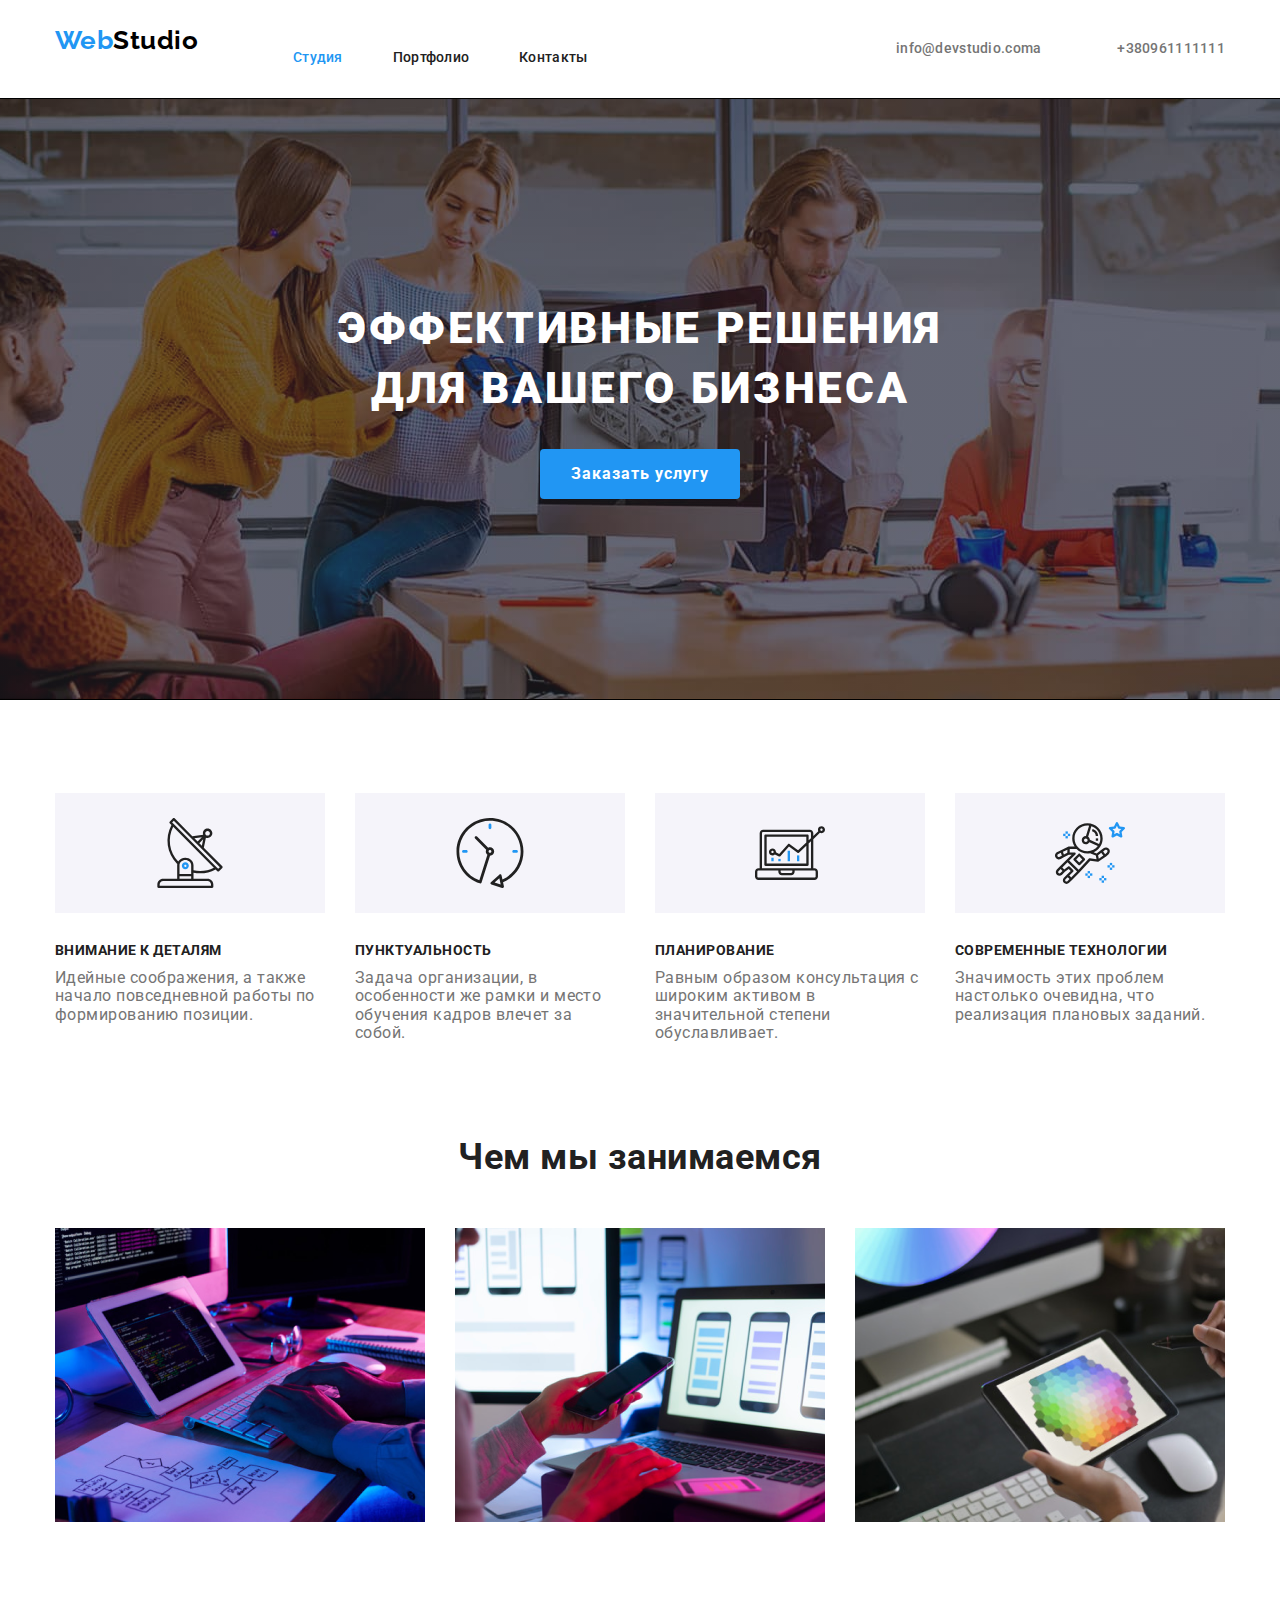
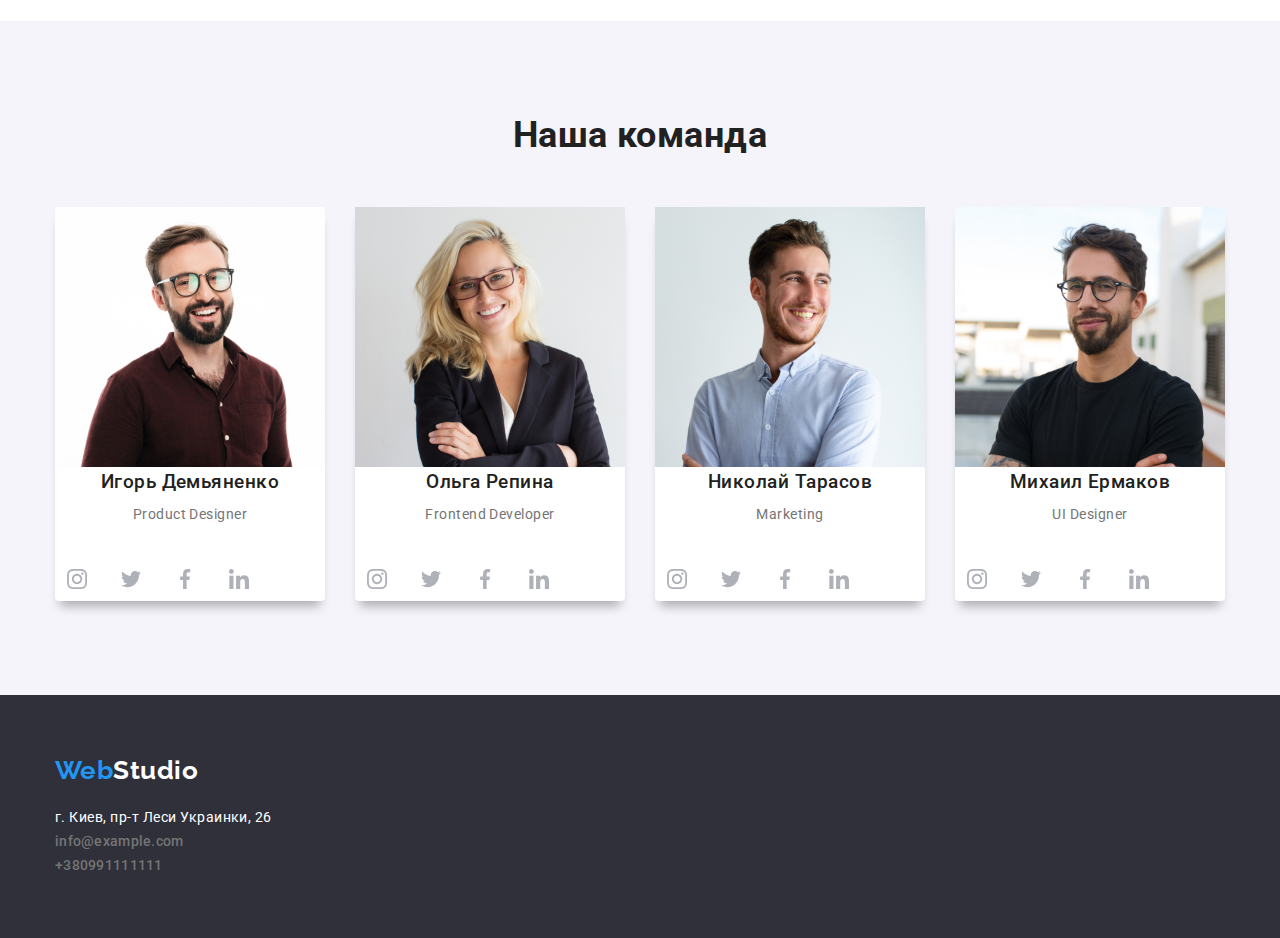
==== index.html @ 7f617d52 "вставляет соц сети" ====
<!DOCTYPE html>
<html lang="ru">

<head>
    <meta charset="UTF-8">
    <meta http-equiv="X-UA-Compatible" content="IE=edge">
    <meta name="viewport" content="width=device-width, initial-scale=1.0">
    <title>Document</title>
    <link href="https://fonts.googleapis.com/css2?family=Raleway:wght@700&family=Roboto:wght@400;500;700;900&display=swap"
      rel="stylesheet">

    <link rel="stylesheet" href="https://cdnjs.cloudflare.com/ajax/libs/modern-normalize/0.2.0/modern-normalize.min.css">
    <link rel="preconnect" href="https://fonts.gstatic.com">
    <link rel="stylesheet" href="css/styles.css">
</head>

<body>
    <!--Шапка сайта-->
  <header class="page-header">
    <div class="container header">
    <nav class="list">
      <a class="logo" href="./index.html">Web<span class="logo-studio-black">Studio</span></a>
        <ul class="list-nav flex">
          <li class="item-nav"><a class="current" href="./portfolio.html">Студия</a></li>
          <li class="item-nav"><a href="./portfolio.html" class="link">Портфолио</a></li>
          <li class="item-nav"><a href="" class="link">Контакты</a></li>
        </ul>
      </nav>
        <ul class="contact-nav flex">
          <li class="item-nav">
            <a  href="mailto:info@devstudio.coma" class="link-list">info@devstudio.coma</a>
          </li>
          <li class="item-nav">
            <a  href="tel:+380961111111" class="link-list">+380961111111</a>
          </li>
        </ul>
    </div>
  </header>
    <!--Первая секция. Эффективные решения-->
  <main>
    <section class="section">
      <div class="container">
      <h1 class="section-hero">Эффективные решения <br />для вашего бизнеса</h1>
				<button class="section-button" type="button" >Заказать услугу</button>
      </div>
    </section>
    <!--Вторая секция. Наши особености-->
    <section class="main-section">    
      <div class="container">
            <h2 class="visually-hidden">Наши особености</h2>
        <ul class="main-list">
          <li class="item icon-antenna">
            <h3 class="main-title">Внимание к деталям</h3>
              <p class="main-text">
                Идейные соображения, а также начало повседневной работы по формированию позиции.
              </p>
          </li>
          <li class="item icon-clock">
            <h3 class="main-title">Пунктуальность</h3>
              <p class="main-text">
                Задача организации, в особенности же рамки и место обучения кадров влечет за собой.
              </p>
          </li>
          <li class="item icon-diagram">
            <h3 class="main-title">Планирование</h3>
              <p class="main-text">
                Равным образом консультация с широким активом в значительной степени обуславливает.
              </p>
          </li>
          <li class="item icon-astronaut">
            <h3 class="main-title">Современные технологии</h3>
              <p class="main-text">
                Значимость этих проблем настолько очевидна, что реализация плановых заданий.
              </p>
          </li>
        </ul>
      </div>
    </section>
        <!--Третья секция. Чем мы занимаемся-->
    <section class="what-we-do">
      <div class="container">
      <h2 class="title-command">Чем мы занимаемся</h2>
        <ul>
          <li class="link-gadget">
            <img src="imeges/box.1.png" alt="man working" width="370">
          </li>
          <li class="link-gadget">
            <img src="imeges/box.2.png" alt="telephone in hand" width="370">
          </li>
            <li class="link-gadget">
          	<img src="imeges/box.3.png" alt="draw in a gadget" width="370">
            </li>
        </ul>
      </div>
    </section>
      <!--Четвёртая секция. Наша команда-->
    <section class="section-command">
      <div class="container">
      <h2  class="title-command">Наша команда</h2>
				<ul class="ul-command">
						<li class="link-command">
          		<img class="img-command"src="imeges/img.jpg" alt="Designer" width="270">
							<div class="command-box">
              <h3 class="title-name">Игорь Демьяненко</h3>
              <p class="list-name">Product Designer</p>
              <ul class="list icon-social">
                <li class="icon-social-item">
                  <a href="" class="icon-social-link" target="_blank" rel="noopener noreferrer">
                    <svg class="icon">
                      <use href="./imeges/sprite.svg#icon-instagram"></use>
                    </svg>
                  </a>
                </li>
                <li class="icon-social-item">
                  <a href="" class="icon-social-link" target="_blank" rel="noopener noreferrer">
                    <svg class="icon">
                      <use href="./imeges/sprite.svg#icon-twitter"></use>
                    </svg>
                  </a>
                </li>
                <li class="icon-social-item">
                  <a href="" class="icon-social-link" target="_blank" rel="noopener noreferrer">
                    <svg class="icon">
                      <use href="./imeges/sprite.svg#icon-facebook"></use>
                    </svg>
                  </a>
                </li>
                <li class="icon-social-item">
                  <a href="" class="icon-social-link" target="_blank" rel="noopener noreferrer">
                    <svg class="icon">
                      <use href="./imeges/sprite.svg#icon-linkedin"></use>
                    </svg>
                  </a>
                </li>
              </ul>
            </div>
						</li>
						<li class="link-command">
              <img class="img-command"src="imeges/img(1).jpg" alt="Frontend" width="270">
              <div class="command-box">
              <h3 class="title-name">Ольга Репина</h3>
              <p class="list-name">Frontend Developer</p>
              <ul class="list icon-social">
                <li class="icon-social-item">
                  <a href="" class="icon-social-link" target="_blank" rel="noopener noreferrer">
                    <svg class="icon">
                      <use href="./imeges/sprite.svg#icon-instagram"></use>
                    </svg>
                  </a>
                </li>
                <li class="icon-social-item">
                  <a href="" class="icon-social-link" target="_blank" rel="noopener noreferrer">
                    <svg class="icon">
                      <use href="./imeges/sprite.svg#icon-twitter"></use>
                    </svg>
                  </a>
                </li>
                <li class="icon-social-item">
                  <a href="" class="icon-social-link" target="_blank" rel="noopener noreferrer">
                    <svg class="icon">
                      <use href="./imeges/sprite.svg#icon-facebook"></use>
                    </svg>
                  </a>
                </li>
                <li class="icon-social-item">
                  <a href="" class="icon-social-link" target="_blank" rel="noopener noreferrer">
                    <svg class="icon">
                      <use href="./imeges/sprite.svg#icon-linkedin"></use>
                    </svg>
                  </a>
                </li>
              </ul>
              </div>
						</li>
						<li class="link-command">
              <img class="img-command"src="imeges/img(2).jpg" alt="Marketing" width="270">
              <div class="command-box">
              <h3 class="title-name">Николай Тарасов</h3>
              <p class="list-name">Marketing</p>
              <ul class="list icon-social">
                <li class="icon-social-item">
                  <a href="" class="icon-social-link" target="_blank" rel="noopener noreferrer">
                    <svg class="icon">
                      <use href="./imeges/sprite.svg#icon-instagram"></use>
                    </svg>
                  </a>
                </li>
                <li class="icon-social-item">
                  <a href="" class="icon-social-link" target="_blank" rel="noopener noreferrer">
                    <svg class="icon">
                      <use href="./imeges/sprite.svg#icon-twitter"></use>
                    </svg>
                  </a>
                </li>
                <li class="icon-social-item">
                  <a href="" class="icon-social-link" target="_blank" rel="noopener noreferrer">
                    <svg class="icon">
                      <use href="./imeges/sprite.svg#icon-facebook"></use>
                    </svg>
                  </a>
                </li>
                <li class="icon-social-item">
                  <a href="" class="icon-social-link" target="_blank" rel="noopener noreferrer">
                    <svg class="icon">
                      <use href="./imeges/sprite.svg#icon-linkedin"></use>
                    </svg>
                  </a>
                </li>
              </ul>

              </div>
						</li>
						<li class="link-command">
              <img class="img-command"src="imeges/img(3).jpg" alt="Designer" width="270">
              <div class="command-box">
              <h3 class="title-name">Михаил Ермаков</h3>
              <p class="list-name">UI Designer</p>
              <ul class="list icon-social">
                <li class="icon-social-item">
                  <a href="" class="icon-social-link" target="_blank" rel="noopener noreferrer">
                    <svg class="icon">
                      <use href="./imeges/sprite.svg#icon-instagram"></use>
                    </svg>
                  </a>
                </li>
                <li class="icon-social-item">
                  <a href="" class="icon-social-link" target="_blank" rel="noopener noreferrer">
                    <svg class="icon">
                      <use href="./imeges/sprite.svg#icon-twitter"></use>
                    </svg>
                  </a>
                </li>
                <li class="icon-social-item">
                  <a href="" class="icon-social-link" target="_blank" rel="noopener noreferrer">
                    <svg class="icon">
                      <use href="./imeges/sprite.svg#icon-facebook"></use>
                    </svg>
                  </a>
                </li>
                <li class="icon-social-item">
                  <a href="" class="icon-social-link" target="_blank" rel="noopener noreferrer">
                    <svg class="icon">
                      <use href="./imeges/sprite.svg#icon-linkedin"></use>
                    </svg>
                  </a>
                </li>
              </ul>
              </div>
						</li>
				</ul>
      </div>
    </section>
    </main>
    <!--Футер адресс-->
    <footer class="footer-color">
      <div class="container footer-list">
      <a class="logo" href="./index.html" >Web<span class="logo-studio-white">Studio</span></a>
        <div class="addres-footer">
        <address class="contact-nav-color">
          <p class="address-nav">г. Киев, пр-т Леси Украинки, 26</p>
          <ul class="contact-nav footer">
            <li class="link-footer"><a href="mailto:info@example.com">info@example.com</a></li>
            <li class="link-footer"><a href="tel:+380991111111">+380991111111</a></li>
          </ul>
        </address>
        </div>
      </div>
    </footer>
</body>

</html>
---- css/styles.css ----
:root {
  --main-text-color: #757575;
  --title-color: #212121;
  --bg-color: #ffffff;
  --accent-link-color: #2196f3;
  --bg-color-section: #2f303a;
  --button-color: #f5f4fa;
  --bg-adress-color: rgba(255, 255, 255, 0.6);
  --logo-header-color: #000;
  --icon-color: #AFB1B8;

}



body {
  font-family: "Roboto", sans-serif;
  font-style: normal;
  letter-spacing: 0.03em;
  font-size: 16px;
  font-weight: 400;
  background-color: var(--bg-color);
}

h1,
h2,
h3,
h4,
h5,
h6,
p
 {
  margin-top: 0%;
  margin-bottom: 0%;
}


ul {
  display: flex;
  padding: 0%;
  margin: 0%;
  list-style: none;
}
/* header */

/* logo */ 

.logo  {
  font-family: Raleway;
  font-style: normal;
  font-weight: 700;
  font-size: 26px;
  line-height: 1.19;
  text-decoration: none;
  color: var(--accent-link-color);
}

.list .logo  {
  width: 145px;
  padding-top: 25px;
  padding-bottom: 25px;
  margin-right: 93px;
}

.logo-studio-black {
  color: var(--logo-header-color);
}

.logo-studio-white {
  color: var(--bg-color);
}

.container {
  width: 1200px;
  margin-left:  auto;
  margin-right: auto;
  padding: 0 15px;
}

.header {
  border-bottom: 1px solid #ececec;
}

.page-header .container  {
  display: flex;
  align-items: center;
}

.list {
  display: flex;
}

.main-list {
  display: flex;
  flex-wrap: nowrap;
  
}

.main-list .item {
  width: 270px;
  margin-right: 30px;
}

.item::before {
  display: block;
  content:"";
  height: 120px;
  margin-bottom: 30px;
  background-size: 70px;
  background-repeat: no-repeat;
  background-position: center;
  background-color: #F5F4FA;
}

.main-list .item:last-child {
  margin-right: 0%;
}

.icon-antenna::before{
  background-image: url(../imeges/antenna\ 1.svg);
}

.icon-clock::before{
  background-image: url(../imeges/clock\ 1.svg);
}

.icon-diagram::before{
  background-image: url(../imeges/diagram\ 1.svg);
}

.icon-astronaut::before{
  background-image: url(../imeges/astronaut\ 1.svg);
}

.main-text {
  display: inline-block;
  width: 270px;
}

.contact-nav a {
  font-weight: 500;
  font-size: 14px;
  line-height: 1.14;
  letter-spacing: 0.02em;
  text-decoration-line: none;
  color: var(--main-text-color);
}

.contact-nav .item-nav {
  display: inline-flex;
  
  padding-top: 32px;
  padding-bottom: 32px;
}

.item-nav::before {
  width: 16px;
  height: 12px;
  content: "";
  background-image: url();
  margin-right: 10px;
}



.contact-nav.flex {
  display: flex;
  margin-left: auto;
}

.contact-nav .item-nav +.item-nav {
  margin-left: 50px;
}

.list-nav a {
  display: block;
  padding-top: 32px;
  padding-bottom: 32px;

  font-weight: 500;
  font-size: 14px;
  line-height: 1.14;
  letter-spacing: 0.02em;
  text-decoration-line: none;
  color: var(--title-color);
}


.list-nav {
  display: flex;
  max-width: 100%;
}

.list-nav .item-nav +.item-nav {
  margin-left: 50px;
} 


.visually-hidden {
  position: absolute !important;
  clip: rect(1px 1px 1px 1px);
  clip: rect(1px, 1px, 1px, 1px);
  padding: 0 !important;
  border: 0 !important;
  height: 1px !important;
  width: 1px !important;
  overflow: hidden;
}

.list-nav a:hover,
.list-nav a:focus {
  color: var(--accent-link-color);
}

.contact-nav :hover,
.contact-nav :focus {
  color: var(--accent-link-color);
}

.item-button button:hover,
.item-button button:focus {
  color: var(--bg-color);
  background-color: var(--accent-link-color);
}

.list-nav .current {
  color: var(--accent-link-color);
}

/* main section */
.section {
  padding-top: 200px;
  padding-bottom: 200px;
 
  text-align: center;

  background-image: linear-gradient(
    to right,
    rgba(47, 48, 58, 0.4),
    rgba(47, 48, 58, 0.4)
    ),  
    url("../imeges/Img\ \(hero\).jpg");
  background-position: center;
  background-size: cover;
  outline: 1px solid black;
  background-color: var(--bg-color-section);
  color: var(--bg-color);
}

.section-hero {
  display: inline-block;
  width: 696px;
  margin-bottom: 30px;
  font-weight: 900;
  font-size: 44px;
  line-height: 1.36;
  
  letter-spacing: 0.06em;
  text-transform: uppercase;
}

.section-button {
  display: block;
  border: 1px solid transparent;
  width: 200px;
  height: 50px;
  text-align: center;
  margin-left: auto;
  margin-right: auto;
  font-weight: 700;
  line-height: 1.87;
  letter-spacing: 0.06em;
  border-radius: 4px;
  color: var(--bg-color);
  background: var(--accent-link-color);
}


.main-section {
  padding-top: 94px;
  padding-bottom: 94px;
  padding-right: 15px;
  padding-left: 15px;
  color: var(--main-text-color);

} 

.what-we-do {
  padding-bottom: 94px;
}



.section-command {
  padding-top: 94px;
  padding-bottom: 94px;
  background-color: var(--button-color);
}

.title-command {
  font-weight: 700;
  font-size: 36px;
  line-height: 1.166;
  text-align: center;
  margin-bottom: 50px;
  color: var(--title-color);
}


.link-gadget {
  width: 370px;
  margin-right: 30px;
}

.link-gadget:last-child {
  margin-right: 0%;
}

.link-command {
  width: 270px;
  margin-right: 30px;
  border-radius: 4px;
  box-shadow: 0 10px 10px -5px 
  rgba(0,0,0,0.3);

  background-color: var(--bg-color);
}

.link-command:last-child {
  margin-right: 0%;
}
.icon-social {
   display: inline-flex;
}

.icon-social .icon {
  width: 20px;
  height: 20px;
  fill: var(--icon-color);

}

.icon-social-item + .icon-social-item {
  margin-left: 10px;
}

.icon-social-link {
  display: flex;
  justify-content: center;
  align-items: center;
  width: 44px;
  height: 44px;
  border-radius: 50%;
  background-color: var(--bg-color);

}

.icon-social-link:hover,
.icon-social-link:focus {
  fill: #ffffff;
  background-color: #2196F3;
}

.

.command-box {
  padding: 30px 32px;
}

.main-title {
  margin-bottom: 10px;

  font-weight: 700;
  font-size: 14px;
  line-height: 1.14;

  text-transform: uppercase;
  color: var(--title-color);

}
.main-text {
  margin-top: 0%;
} 
 .main-text:last-child {
   margin-bottom: 0%;
 }

.title-name {
  font-weight: 500;
  line-height: 1.187;
  margin-bottom: 10px;
  text-align: center;
  color: var(--title-color);
}

.item-name {
  font-weight: 700;
  font-size: 18px;
  line-height: 2;
  letter-spacing: 0.06em;
  color: var(--title-color);
}

.list-name {
  font-size: 14px;
  line-height: 1.71;
  margin-bottom: 30px;
  text-align: center;
  color: var(--main-text-color);
}

.item-name > p {
  line-height: 1.87;
  color: var(--main-text-color);
}

/* button  */
.sektion-button [type="button"] {
  font-weight: 700;
  line-height: 1.87;
  display: flex;
  align-items: center;
  text-align: center;
  letter-spacing: 0.06em;
  text-decoration-line: none;
  color: var(--title-color);
  background-color: var(--button-color);
}

button {
  cursor: pointer;
  padding: 6px 22px;
  border: none;
}

.list-button .item-button {
  display: inline-block;
  font-weight: 500;
  line-height: 1.62;
  text-align: center;
  
  color: var(--title-color);
  background-color: var(--button-color);
}


.item-button {
  display: flex;
  margin-right: 8px;
  margin-bottom: 50px;
  border-radius: 6px;
  box-shadow: 0 10px 10px -5px rgb(0 0 0 / 30%);
  border: 1px solid transparent;

}

.list-button {
  width: 1200px;
  justify-content: center;
  padding: 0 15px;
}



.button:hover,
.button:focus {
  color: var(--button-color);
  background-color: var(--accent-link-color);
  
}

.button:active {
  color: var(--button-color);
  background-color: var(--accent-link-color);
  
}
/*footer*/

.footer-color {
  padding-top: 60px;
  padding-bottom: 60px;
  background-color: var(--bg-color-section);
  
}


.footer-list .logo {
  display: block;
  width: 145px;
  margin-bottom: 20px;
}

.contact-nav-color  {
  font-size: 14px;
  line-height: 1.71;
  font-style: normal;
  color: var(--bg-color);
}

.addres-footer {
  width: 231px;
  display: block;

}


.footer-list .footer {
  display: block;
  flex-direction: column;

  color: var(--bg-adress-color)
}

.footer-list {
  display: block;
  
}

/* PORTFOLIO */

.main-portfolio {
  width: 1200px;
  padding-top: 94px;
  padding-bottom: 94px;
  margin-left: auto;
  margin-right: auto;
}


.list-portfolio {
  width: 1200px;
  padding: 0 15px;
  display: flex;
  flex-wrap: wrap;
  
}

.item-portfolio {
  width: 370px;
  margin-right: 30px;
  margin-bottom: 30px;
  border: 1px solid #eee;
}

.item-portfolio:last-child {
  margin-right: 0%;
}

.item-portfolio:nth-child(3n) {
  margin-right: 0%;
}

.item-portfolio:nth-last-child(-n + 3)
{
  margin-bottom: 0%;
}

.menu-project {
  width: 370px;
  padding: 20px 24px;
}
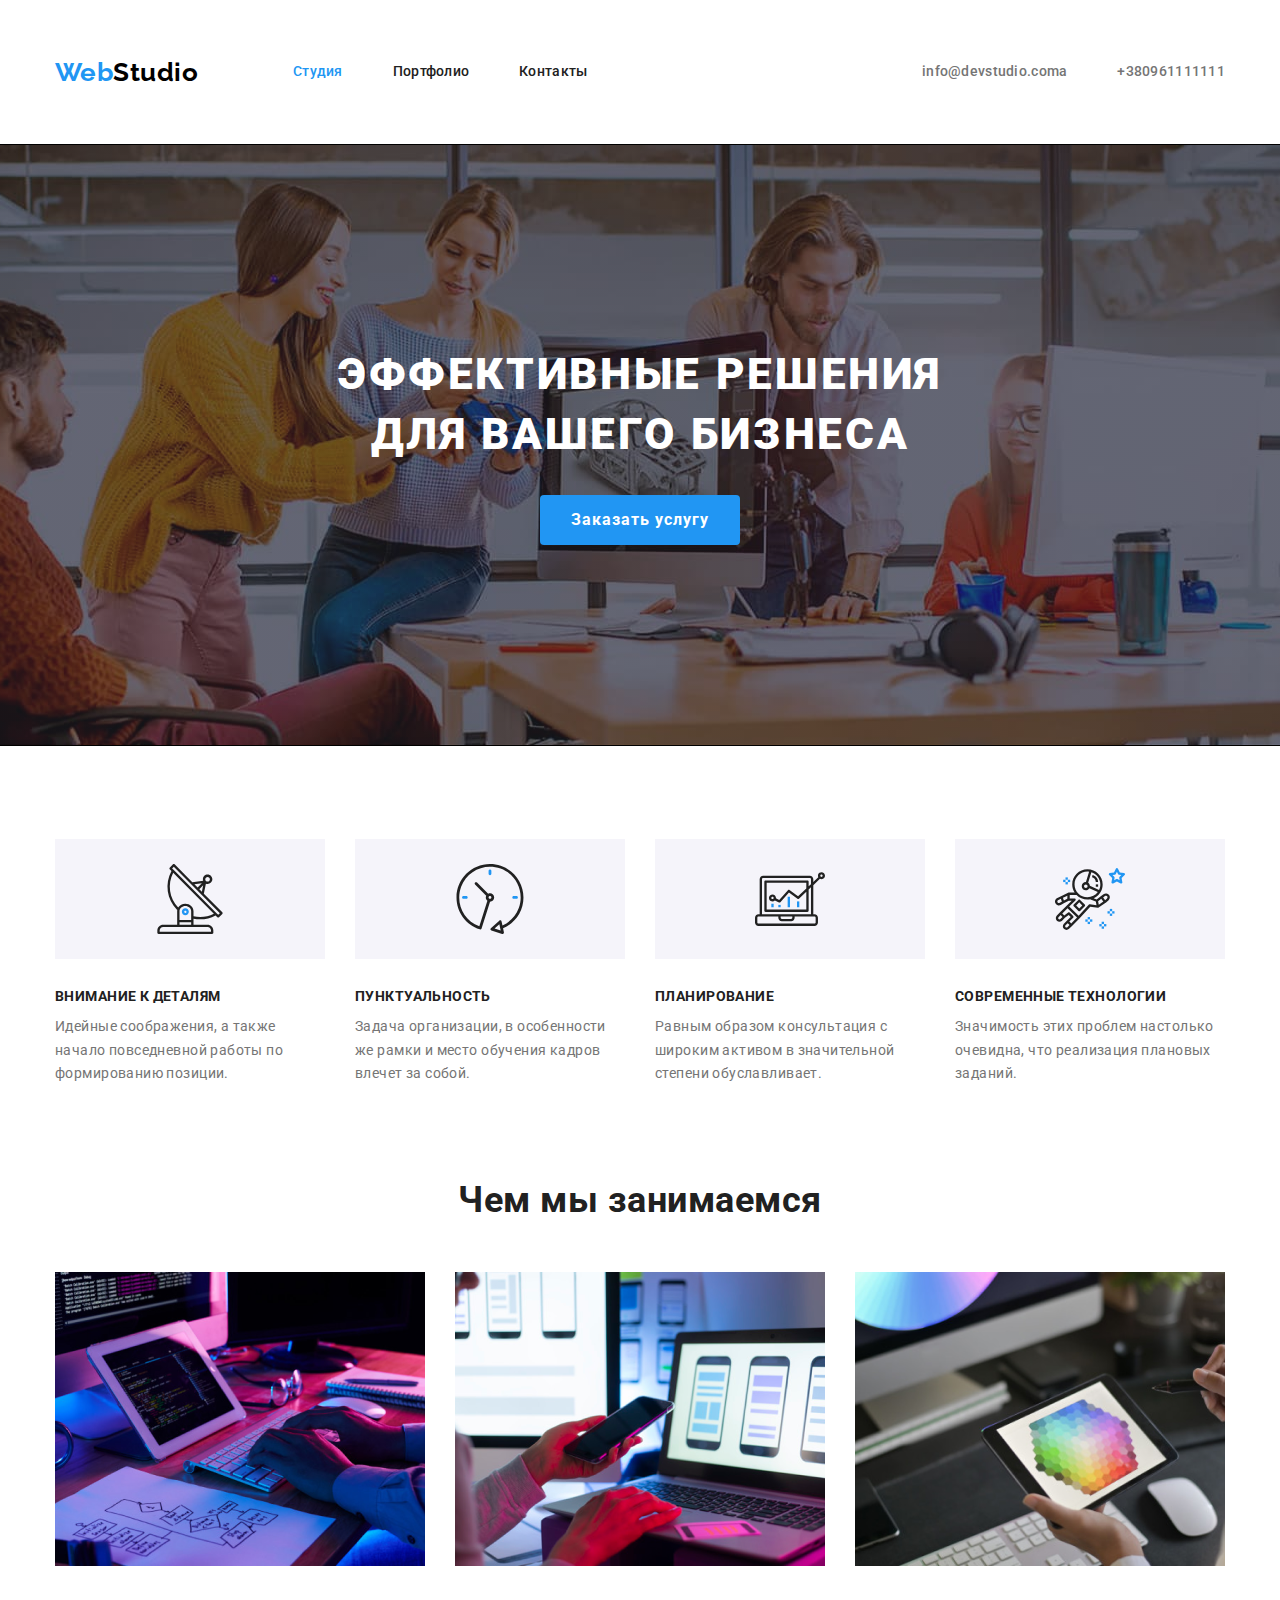
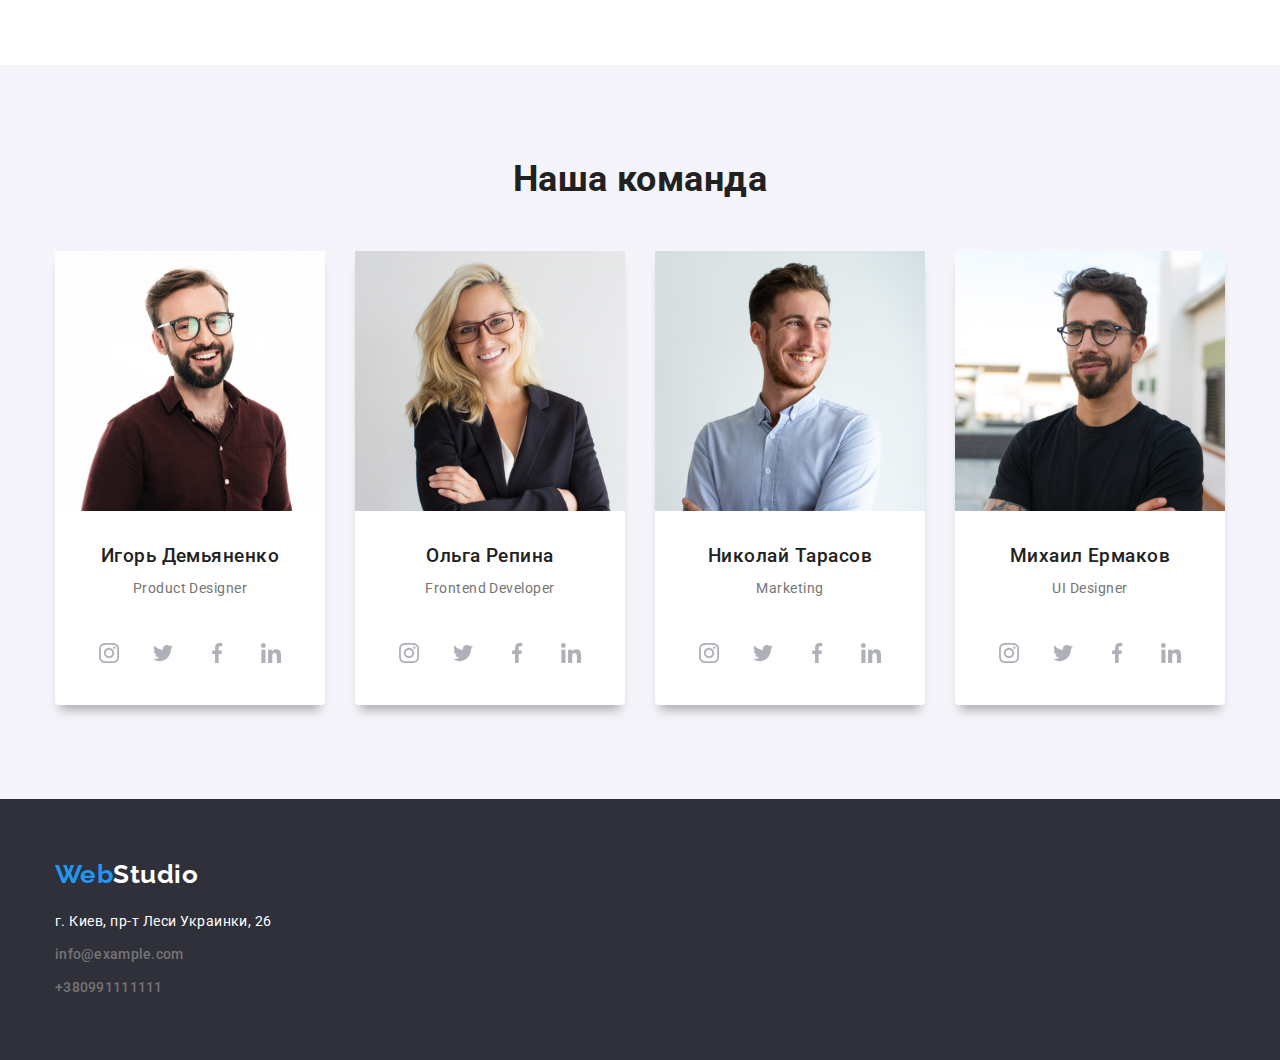
==== commit cbfcb3a1: "исправляет" ====
--- a/index.html
+++ b/index.html
@@ -28,10 +28,10 @@
       </nav>
         <ul class="contact-nav flex">
           <li class="item-nav">
-            <a  href="mailto:info@devstudio.coma" class="link-list">info@devstudio.coma</a>
+            <a  href="mailto:info@devstudio.coma" class="link">info@devstudio.coma</a>
           </li>
           <li class="item-nav">
-            <a  href="tel:+380961111111" class="link-list">+380961111111</a>
+            <a  href="tel:+380961111111" class="link">+380961111111</a>
           </li>
         </ul>
     </div>
--- a/css/styles.css
+++ b/css/styles.css
@@ -1,4 +1,8 @@
-
+*,
+*::before,
+*::after {
+  box-sizing: border-box;
+}
 
 :root {
   --main-text-color: #757575;
@@ -79,8 +83,8 @@
   padding: 0 15px;
 }
 
-.header {
-  border-bottom: 1px solid #ececec;
+.page-header {
+  border-bottom: 1px solid #EEEEEE ;
 }
 
 .page-header .container  {
@@ -148,20 +152,23 @@
   color: var(--main-text-color);
 }
 
-.contact-nav .item-nav {
-  display: inline-flex;
-  
+.contact-nav .link {
+  display: block;
   padding-top: 32px;
   padding-bottom: 32px;
 }
 
-.item-nav::before {
+.item-nav {
+  padding: 32px 0;
+}
+
+/*item-nav::before {
   width: 16px;
   height: 12px;
   content: "";
   background-image: url();
   margin-right: 10px;
-}
+}*/
 
 
 
@@ -176,8 +183,6 @@
 
 .list-nav a {
   display: block;
-  padding-top: 32px;
-  padding-bottom: 32px;
 
   font-weight: 500;
   font-size: 14px;
@@ -233,7 +238,6 @@
 .section {
   padding-top: 200px;
   padding-bottom: 200px;
- 
   text-align: center;
 
   background-image: linear-gradient(
@@ -279,6 +283,9 @@
 
 
 .main-section {
+  font-size: 14px;
+	line-height: 1.71;
+	letter-spacing: 0.03em;
   padding-top: 94px;
   padding-bottom: 94px;
   padding-right: 15px;
@@ -291,12 +298,14 @@
   padding-bottom: 94px;
 }
 
-
-
 .section-command {
   padding-top: 94px;
   padding-bottom: 94px;
   background-color: var(--button-color);
+}
+
+.command-box {
+  padding: 30px 32px;
 }
 
 .title-command {
@@ -331,6 +340,7 @@
 .link-command:last-child {
   margin-right: 0%;
 }
+
 .icon-social {
    display: inline-flex;
 }
@@ -363,12 +373,6 @@
   background-color: #2196F3;
 }
 
-.
-
-.command-box {
-  padding: 30px 32px;
-}
-
 .main-title {
   margin-bottom: 10px;
 
@@ -449,19 +453,11 @@
 .item-button {
   display: flex;
   margin-right: 8px;
-  margin-bottom: 50px;
   border-radius: 6px;
-  box-shadow: 0 10px 10px -5px rgb(0 0 0 / 30%);
+  box-shadow: 0 10px 10px -5px
+  rgba(0,0,0,0.3);
   border: 1px solid transparent;
-
-}
-
-.list-button {
-  width: 1200px;
-  justify-content: center;
-  padding: 0 15px;
-}
-
+}
 
 
 .button:hover,
@@ -505,6 +501,14 @@
 
 }
 
+.address-nav {
+	margin-bottom: 9px;
+}
+
+.contact-nav .link-footer + .link-footer {
+	margin-top: 9px;
+}
+
 
 .footer-list .footer {
   display: block;
@@ -522,19 +526,19 @@
 
 .main-portfolio {
   width: 1200px;
-  padding-top: 94px;
-  padding-bottom: 94px;
+  padding: 94px 15px;
   margin-left: auto;
   margin-right: auto;
 }
 
+.list-button {
+  justify-content: center;
+	margin-bottom: 50px;
+}
 
 .list-portfolio {
-  width: 1200px;
-  padding: 0 15px;
   display: flex;
   flex-wrap: wrap;
-  
 }
 
 .item-portfolio {
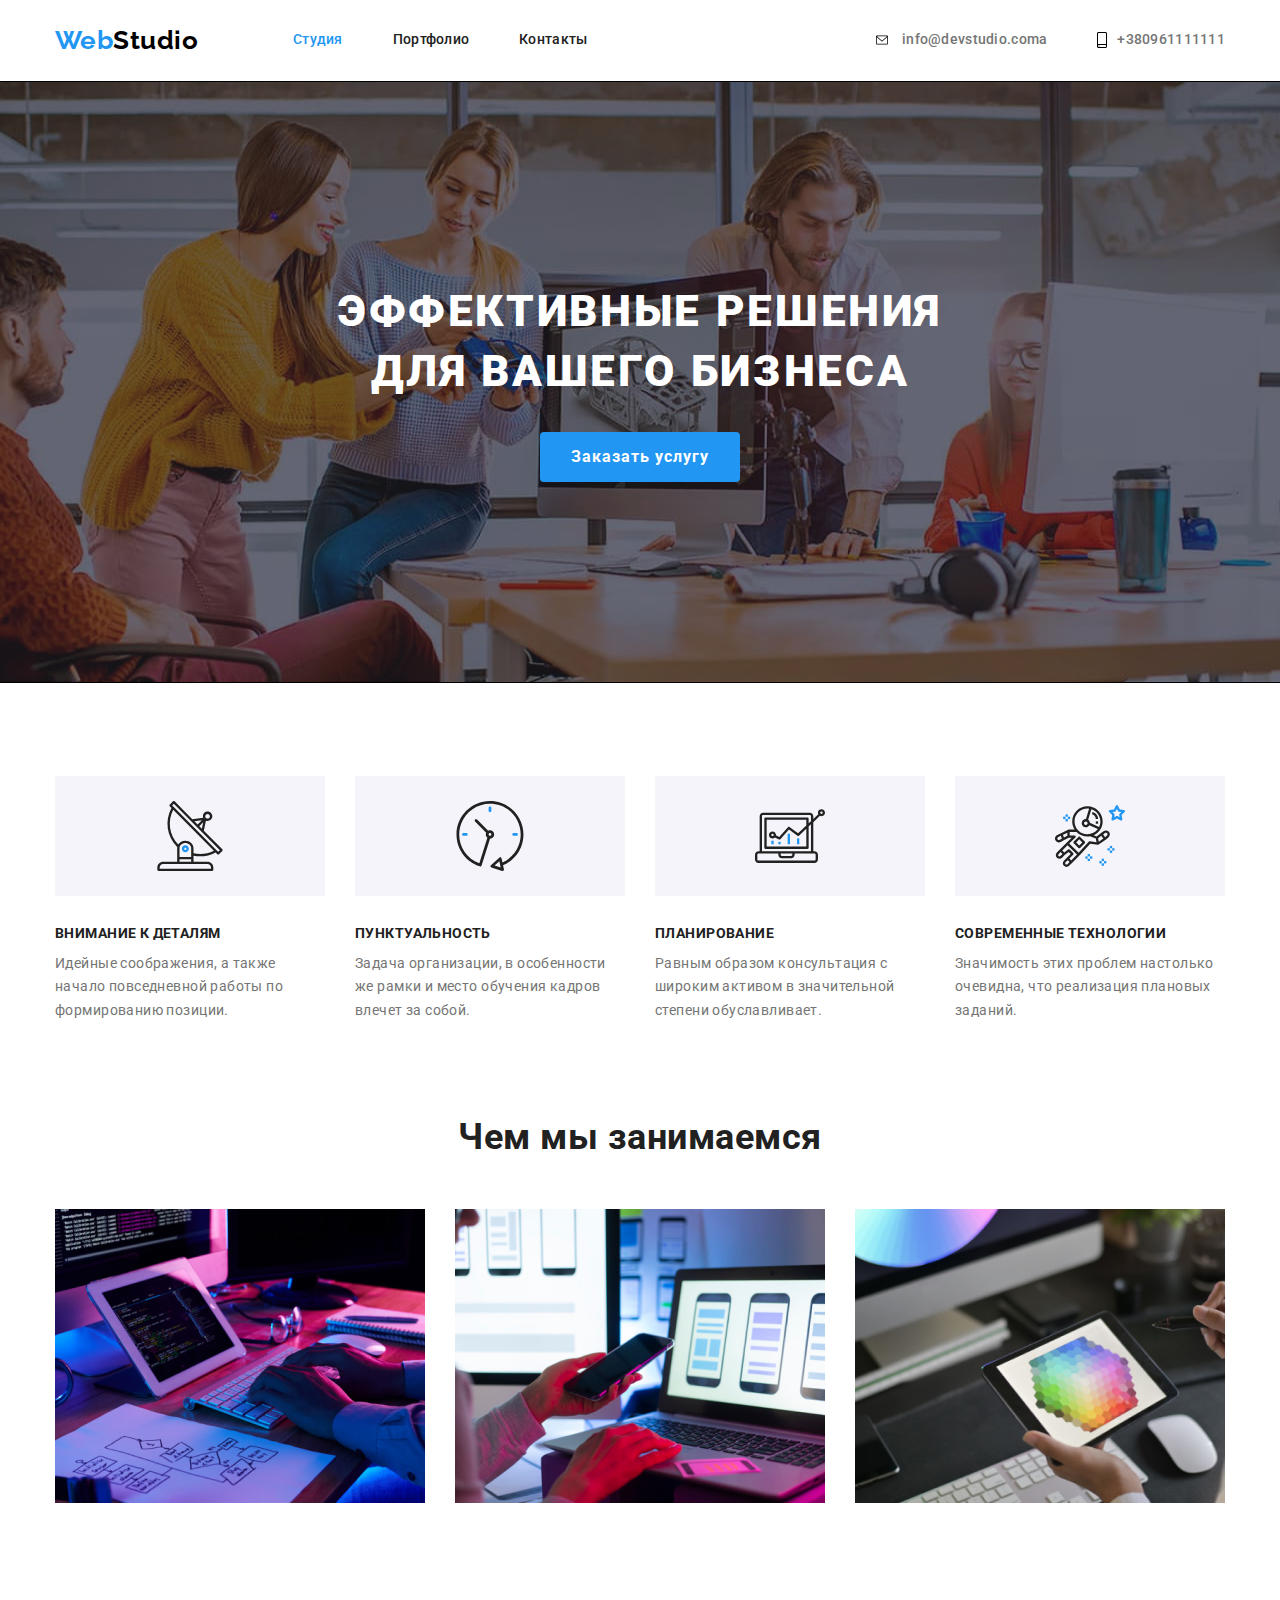
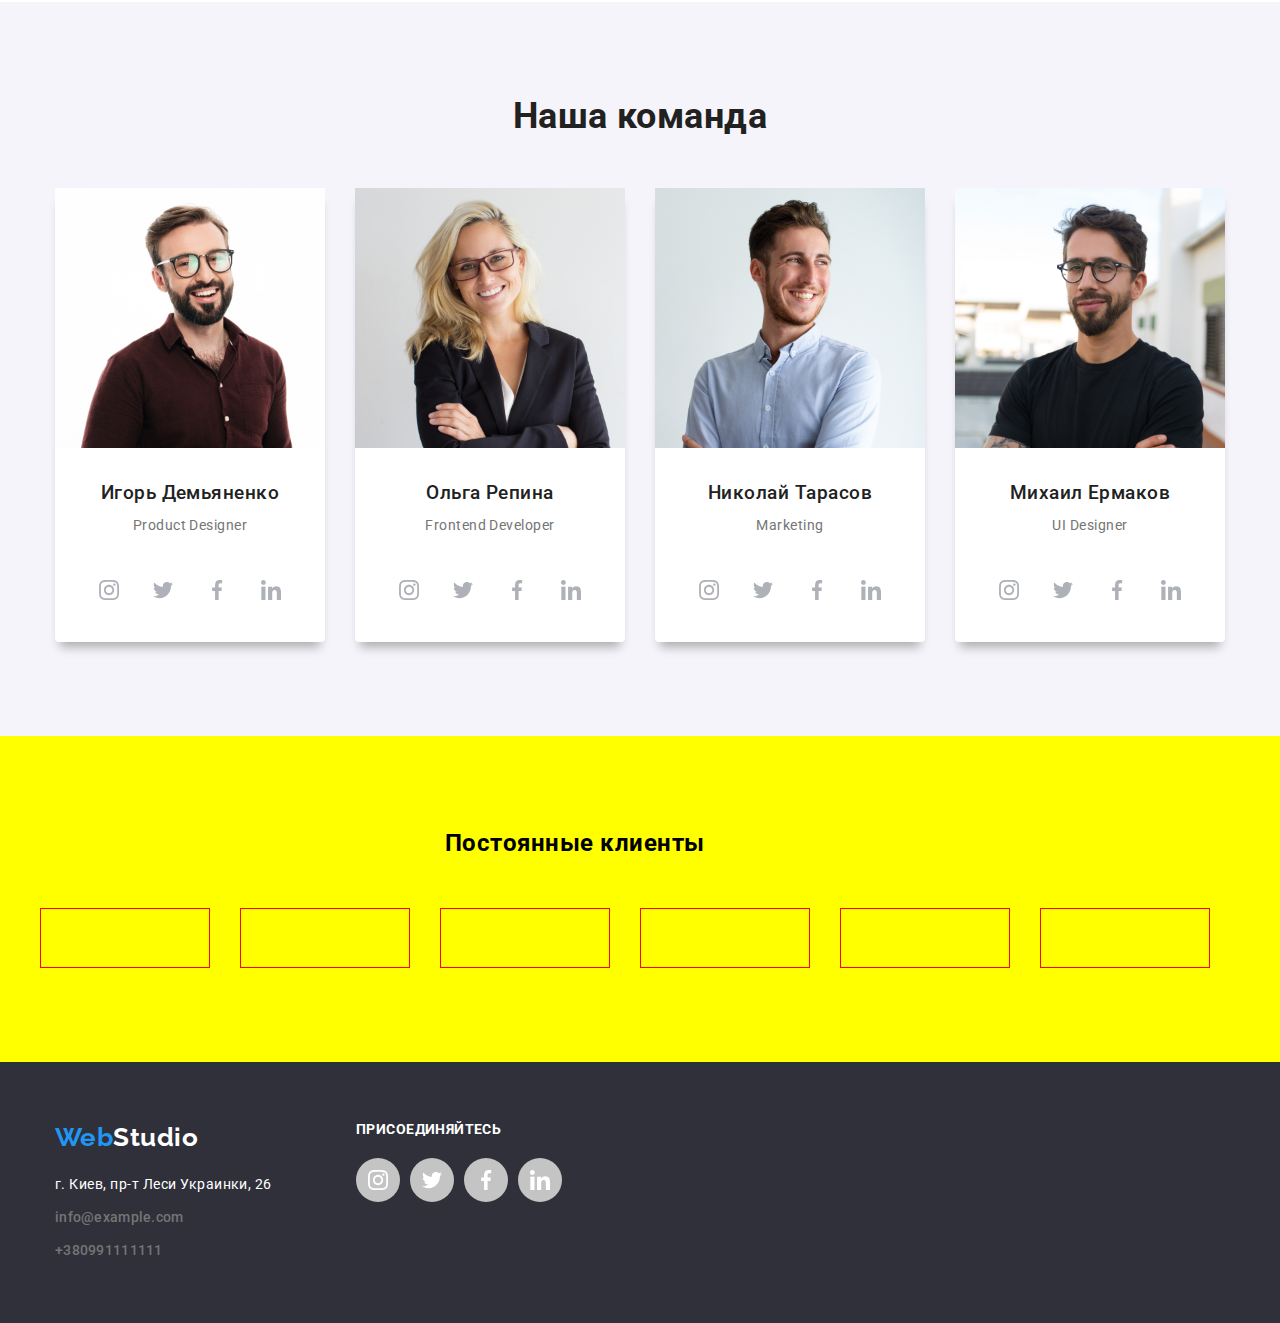
==== commit 4a260ec4: "делает секцию постоянные клиенты" ====
--- a/index.html
+++ b/index.html
@@ -28,10 +28,10 @@
       </nav>
         <ul class="contact-nav flex">
           <li class="item-nav">
-            <a  href="mailto:info@devstudio.coma" class="link">info@devstudio.coma</a>
+            <a class="email-link" href="mailto:info@devstudio.coma" class="link">info@devstudio.coma</a>
           </li>
           <li class="item-nav">
-            <a  href="tel:+380961111111" class="link">+380961111111</a>
+            <a class="telephon-link" href="tel:+380961111111" class="link">+380961111111</a>
           </li>
         </ul>
     </div>
@@ -250,20 +250,117 @@
 				</ul>
       </div>
     </section>
+
+    <!--Пятая секция  Постоянные клиенты-->
+
+    <section class="section-clients">
+      <div class="container clients">
+        <h2 class="title-clients">Постоянные клиенты</h2>
+        <ul class="regular-clients">
+          <li class="icon-clients">
+            <a href="" class="icon-clients-link">
+              <svg class="icon-client">
+                <use href="./image/sprite.clients.svg#icon-group-1"></use>
+              </svg>
+            </a>
+          </li>
+          <li class="icon-clients">
+            <a href="" class="icon-clients-link" target="_blank" rel="noopener noreferrer">
+              <svg class="icon-client">
+                <use href=""></use>
+              </svg>
+            </a>
+          </li>
+          <li class="icon-clients">
+            <a href="" class="icon-clients-link" target="_blank" rel="noopener noreferrer">
+              <svg class="icon-client">
+                <use href=""></use>
+              </svg>
+            </a>
+          </li>
+          <li class="icon-clients">
+            <a href="" class="icon-clients-link" target="_blank" rel="noopener noreferrer">
+              <svg class="icon-client">
+                <use href=""></use>
+              </svg>
+            </a>
+          </li>
+          <li class="icon-clients">
+            <a href="" class="icon-clients-link">
+              <svg class="icon-client">
+                <use href=""></use>
+              </svg>
+            </a>
+          </li>
+          <li class="icon-clients">
+            <a href="" class="icon-clients-link" target="_blank" rel="noopener noreferrer">
+              <svg class="icon-client">
+                <use href=""></use>
+              </svg>
+            </a>
+          </li>
+          
+
+        </ul>
+      </div>
+    </section>
     </main>
     <!--Футер адресс-->
     <footer class="footer-color">
       <div class="container footer-list">
-      <a class="logo" href="./index.html" >Web<span class="logo-studio-white">Studio</span></a>
-        <div class="addres-footer">
-        <address class="contact-nav-color">
-          <p class="address-nav">г. Киев, пр-т Леси Украинки, 26</p>
-          <ul class="contact-nav footer">
-            <li class="link-footer"><a href="mailto:info@example.com">info@example.com</a></li>
-            <li class="link-footer"><a href="tel:+380991111111">+380991111111</a></li>
-          </ul>
-        </address>
+        <div class="address">
+          <a class="logo" href="./index.html" >Web<span class="logo-studio-white">Studio</span></a>
+          <div class="addres-footer">
+            <address class="contact-nav-color">
+              <p class="address-nav">г. Киев, пр-т Леси Украинки, 26</p>
+              <ul class="contact-nav footer">
+                <li class="link-footer"><a href="mailto:info@example.com">info@example.com</a></li>
+                <li class="link-footer"><a href="tel:+380991111111">+380991111111</a></li>
+              </ul>
+            </address>
+          </div>
         </div>
+        <div class="welcom-list">
+          <h3 class="welcom-page"> ПРИСОЕДИНЯЙТЕСЬ </h3>
+            <ul class="list icon-social">
+              <li class="icon-social-item">
+                <a href="" class="icon-social-link" target="_blank" rel="noopener noreferrer">
+                    <svg class="icon foot">
+                      <use href="./imeges/sprite.svg#icon-instagram"></use>
+                    </svg>
+                </a>
+              </li>
+              <li class="icon-social-item">
+                <a href="" class="icon-social-link" target="_blank" rel="noopener     noreferrer">
+                  <svg class="icon foot">
+                    <use href="./imeges/sprite.svg#icon-twitter"></use>
+                  </svg>
+                </a>
+              </li>
+              <li class="icon-social-item">
+                  <a href="" class="icon-social-link" target="_blank" rel="noopener noreferrer">
+                    <svg class="icon foot">
+                      <use href="./imeges/sprite.svg#icon-facebook"></use>
+                    </svg>
+                  </a>
+              </li>
+              <li class="icon-social-item">
+                  <a href="" class="icon-social-link" target="_blank" rel="noopener noreferrer">
+                    <svg class="icon foot">
+                      <use href="./imeges/sprite.svg#icon-linkedin"></use>
+                    </svg>
+                  </a>
+              </li>
+              </ul>
+            </div>
+            <div>
+
+            </div>
+            <div>
+              
+            </div>
+          
+
       </div>
     </footer>
 </body>
--- a/css/styles.css
+++ b/css/styles.css
@@ -76,6 +76,40 @@
   color: var(--bg-color);
 }
 
+.email-link,
+.telephon-link {
+  display: flex;
+  align-items: center;
+  justify-content: center;
+  padding: 32px 0;
+
+}
+
+.email-link::before {
+  content: "";
+  display: inline-block;
+  width: 16px;
+  height: 12px;
+  margin-right: 10px;
+  background-image: url(../imeges/email.svg);
+  background-repeat: no-repeat;
+  background-size: contain;
+
+} 
+
+.telephon-link::before {
+  content: "";
+  display: inline-block;
+  width: 10px;
+  height: 16px;
+  margin-right: 10px;
+  background-image: url(../imeges/smartphone.svg);
+  background-repeat: no-repeat;
+  background-size: contain;
+
+}
+
+
 .container {
   width: 1200px;
   margin-left:  auto;
@@ -158,9 +192,6 @@
   padding-bottom: 32px;
 }
 
-.item-nav {
-  padding: 32px 0;
-}
 
 /*item-nav::before {
   width: 16px;
@@ -189,6 +220,7 @@
   line-height: 1.14;
   letter-spacing: 0.02em;
   text-decoration-line: none;
+  padding: 32px 0;
   color: var(--title-color);
 }
 
@@ -351,9 +383,21 @@
   fill: var(--icon-color);
 
 }
-
+/*  */
+.icon.foot {
+  fill: var(--bg-color);
+}
+/**/
+.welcom-list .icon-social-link {
+  background-color: #C4C4C4;
+}
 .icon-social-item + .icon-social-item {
   margin-left: 10px;
+}
+
+.icon-social-link:focus,
+.icon-social-link:hover {
+  background-color: var(--accent-link-color);
 }
 
 .icon-social-link {
@@ -367,10 +411,54 @@
 
 }
 
-.icon-social-link:hover,
-.icon-social-link:focus {
+.icon-social-link:hover .icon,
+.icon-social-link:focus .icon {
+  fill: var(--bg-color);
+  /*background-color: var(--accent-link-color);*/
+}
+
+/*.icon-social-link:hover::before 
+.icon-social-link:focus::before {
   fill: #ffffff;
   background-color: #2196F3;
+
+}*/
+
+           /*    clients    */
+
+
+.section-clients {
+  display: flex;
+  background-color: yellow;
+}
+
+
+.regular-clients {
+  display: flex;
+  flex-wrap: nowrap;
+}
+
+.regular-clients .icon-clients {
+  width: 170px;
+  margin-right: 30px;
+  fill: var(--icon-color);
+
+}
+.icon-clients {
+  width: 106px;
+  height: 60px;
+  border: 1px solid red;
+}
+
+.title-clients {
+  width: 390px;
+  margin-left: auto;
+  margin-right: auto;
+  margin-bottom: 50px;
+}
+
+.container.clients {
+  padding: 94px 0;
 }
 
 .main-title {
@@ -474,6 +562,12 @@
 }
 /*footer*/
 
+.container .footer-list {
+  display: inline-block;
+  width: calc((100%-70px*3)/4);
+  background-color: rgb(136, 136, 108);
+}
+
 .footer-color {
   padding-top: 60px;
   padding-bottom: 60px;
@@ -495,6 +589,10 @@
   color: var(--bg-color);
 }
 
+.address {
+  margin-right: 70px;
+}
+
 .addres-footer {
   width: 231px;
   display: block;
@@ -518,22 +616,39 @@
 }
 
 .footer-list {
-  display: block;
+  display: flex;
   
 }
 
+.welcom-list {
+  display: block;
+  width: 206px;
+}
+
+.welcom-page {
+  font-size: 14px;
+  line-height: 1.14;
+  letter-spacing: 0.03em;
+  margin-bottom: 20px;
+  color: var(--bg-color);
+}
+
 /* PORTFOLIO */
 
 .main-portfolio {
-  width: 1200px;
-  padding: 94px 15px;
-  margin-left: auto;
-  margin-right: auto;
+  padding-top: 94px;
 }
 
 .list-button {
   justify-content: center;
 	margin-bottom: 50px;
+}
+
+.container-main {
+	width: 1200px;
+	padding: 0 15px;
+	margin-left: auto;
+	margin-right: auto
 }
 
 .list-portfolio {
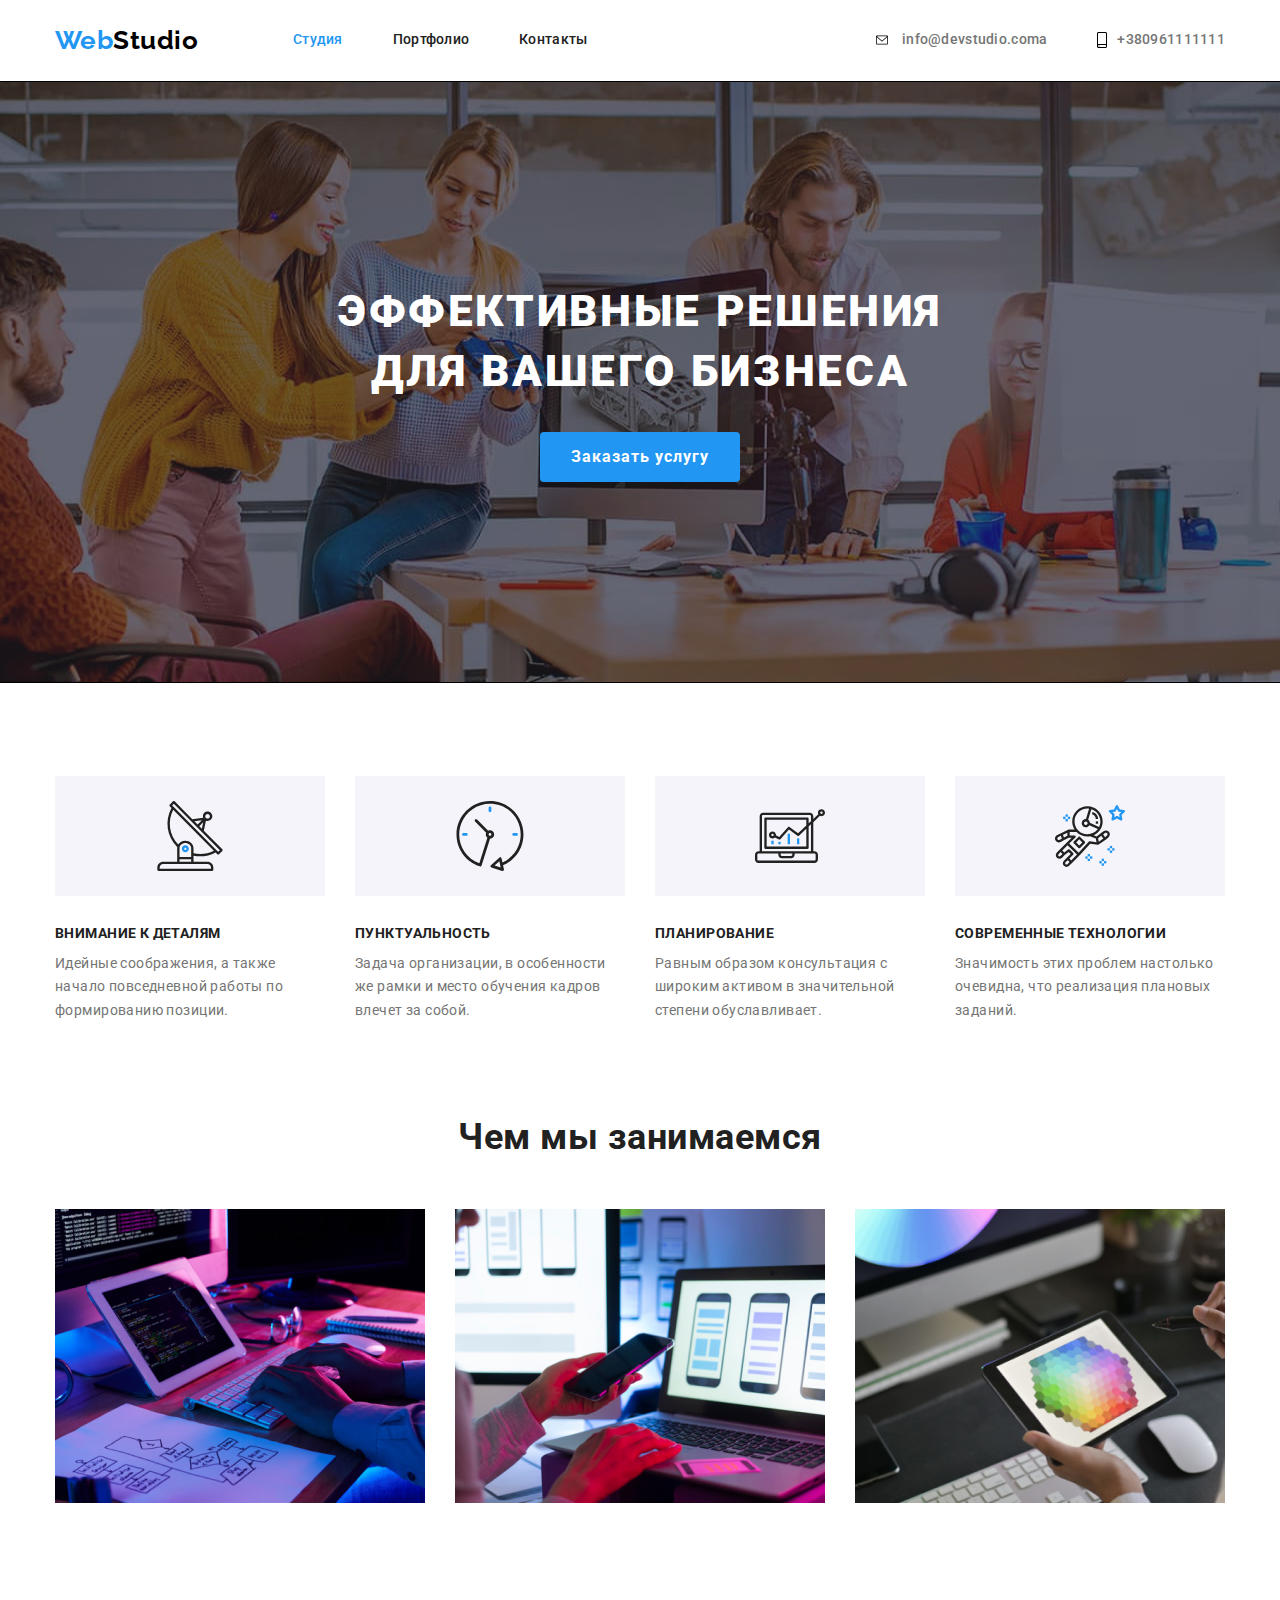
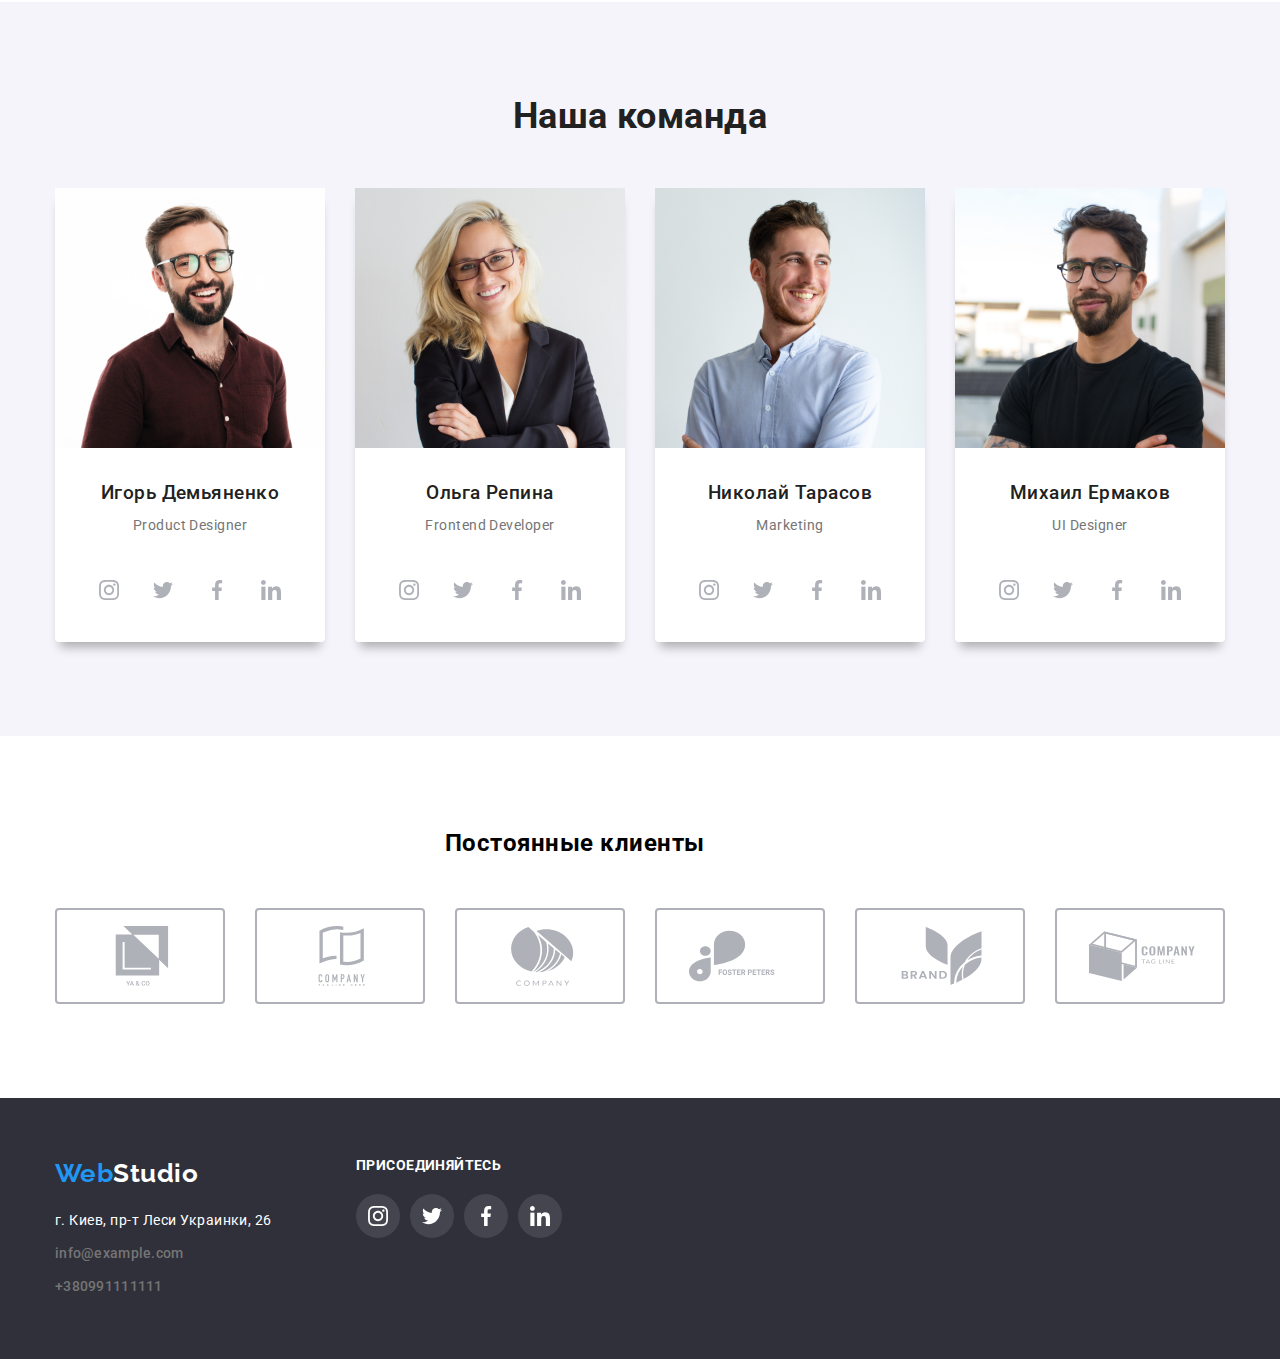
==== commit fd1a7d46: "добавляет тени и ховер" ====
--- a/index.html
+++ b/index.html
@@ -260,42 +260,42 @@
           <li class="icon-clients">
             <a href="" class="icon-clients-link">
               <svg class="icon-client">
-                <use href="./image/sprite.clients.svg#icon-group-1"></use>
+                <use href="./imeges/sprite.clients.svg#icon-group-1"></use>
               </svg>
             </a>
           </li>
           <li class="icon-clients">
             <a href="" class="icon-clients-link" target="_blank" rel="noopener noreferrer">
               <svg class="icon-client">
-                <use href=""></use>
+                <use href="./imeges/sprite.clients.svg#icon-group-2"></use>
               </svg>
             </a>
           </li>
           <li class="icon-clients">
             <a href="" class="icon-clients-link" target="_blank" rel="noopener noreferrer">
               <svg class="icon-client">
-                <use href=""></use>
+                <use href="./imeges/sprite.clients.svg#icon-group-3"></use>
               </svg>
             </a>
           </li>
           <li class="icon-clients">
             <a href="" class="icon-clients-link" target="_blank" rel="noopener noreferrer">
               <svg class="icon-client">
-                <use href=""></use>
+                <use href="./imeges/sprite.clients.svg#icon-group-4"></use>
               </svg>
             </a>
           </li>
           <li class="icon-clients">
             <a href="" class="icon-clients-link">
               <svg class="icon-client">
-                <use href=""></use>
+                <use href="./imeges/sprite.clients.svg#icon-group-5"></use>
               </svg>
             </a>
           </li>
           <li class="icon-clients">
             <a href="" class="icon-clients-link" target="_blank" rel="noopener noreferrer">
               <svg class="icon-client">
-                <use href=""></use>
+                <use href="./imeges/sprite.clients.svg#icon-group-6"></use>
               </svg>
             </a>
           </li>
--- a/css/styles.css
+++ b/css/styles.css
@@ -96,6 +96,7 @@
   background-size: contain;
 
 } 
+
 
 .telephon-link::before {
   content: "";
@@ -318,10 +319,7 @@
   font-size: 14px;
 	line-height: 1.71;
 	letter-spacing: 0.03em;
-  padding-top: 94px;
-  padding-bottom: 94px;
-  padding-right: 15px;
-  padding-left: 15px;
+  padding: 94px 15px;
   color: var(--main-text-color);
 
 } 
@@ -389,7 +387,7 @@
 }
 /**/
 .welcom-list .icon-social-link {
-  background-color: #C4C4C4;
+  background-color: rgba(255, 255, 255, 0.1);
 }
 .icon-social-item + .icon-social-item {
   margin-left: 10px;
@@ -414,41 +412,9 @@
 .icon-social-link:hover .icon,
 .icon-social-link:focus .icon {
   fill: var(--bg-color);
-  /*background-color: var(--accent-link-color);*/
-}
-
-/*.icon-social-link:hover::before 
-.icon-social-link:focus::before {
-  fill: #ffffff;
-  background-color: #2196F3;
-
-}*/
+}
 
            /*    clients    */
-
-
-.section-clients {
-  display: flex;
-  background-color: yellow;
-}
-
-
-.regular-clients {
-  display: flex;
-  flex-wrap: nowrap;
-}
-
-.regular-clients .icon-clients {
-  width: 170px;
-  margin-right: 30px;
-  fill: var(--icon-color);
-
-}
-.icon-clients {
-  width: 106px;
-  height: 60px;
-  border: 1px solid red;
-}
 
 .title-clients {
   width: 390px;
@@ -457,9 +423,43 @@
   margin-bottom: 50px;
 }
 
-.container.clients {
-  padding: 94px 0;
-}
+.icon-clients {
+  width: 170px;
+  margin-right: 30px;
+  border: 2px solid var(--icon-color);
+  border-radius: 4px;
+}
+
+.icon-clients:hover,
+.icon-clients:focus {
+  border: 2px solid var(--accent-link-color);
+}
+
+
+.icon-client {
+  display: flex;
+  justify-content: center;
+  align-items: center;
+  width: 106px;
+  height: 60px;
+  margin: 16px 32px;
+  fill: var(--icon-color);
+
+}
+
+.icon-clients:hover .icon-client,
+.icon-clients:focus .icon-client {
+  fill: var(--accent-link-color);
+
+}
+
+.section-clients {
+  display: flex;
+  padding-top: 94px;
+  padding-bottom: 94px;
+  
+}
+
 
 .main-title {
   margin-bottom: 10px;
@@ -637,6 +637,7 @@
 
 .main-portfolio {
   padding-top: 94px;
+  padding-bottom: 94px;
 }
 
 .list-button {
@@ -663,6 +664,14 @@
   border: 1px solid #eee;
 }
 
+.item-portfolio:hover,
+.item-portfolio:focus {
+  box-shadow: 0px 1px 1px rgba(0, 0, 0, 0.12),
+   0px 4px 4px rgba(0, 0, 0, 0.06), 
+   1px 4px 6px rgba(0, 0, 0, 0.16);
+}
+
+
 .item-portfolio:last-child {
   margin-right: 0%;
 }
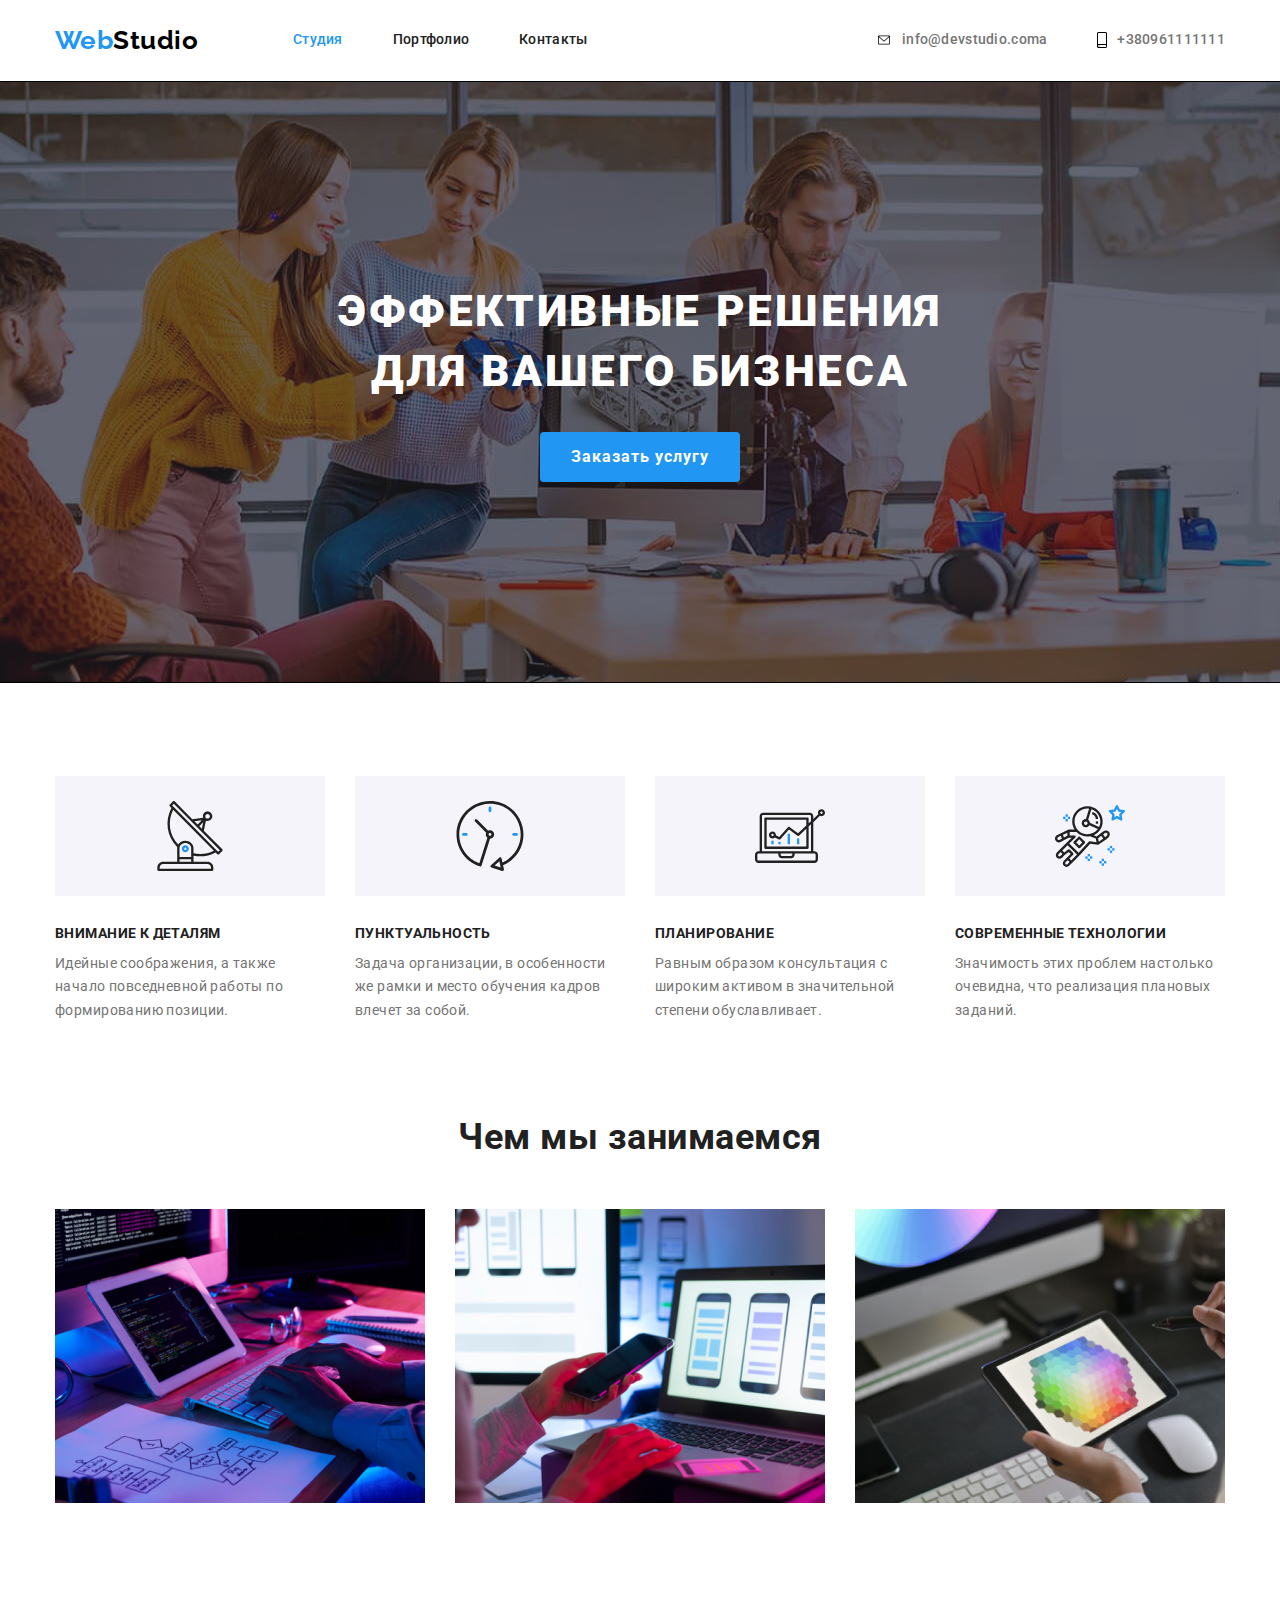
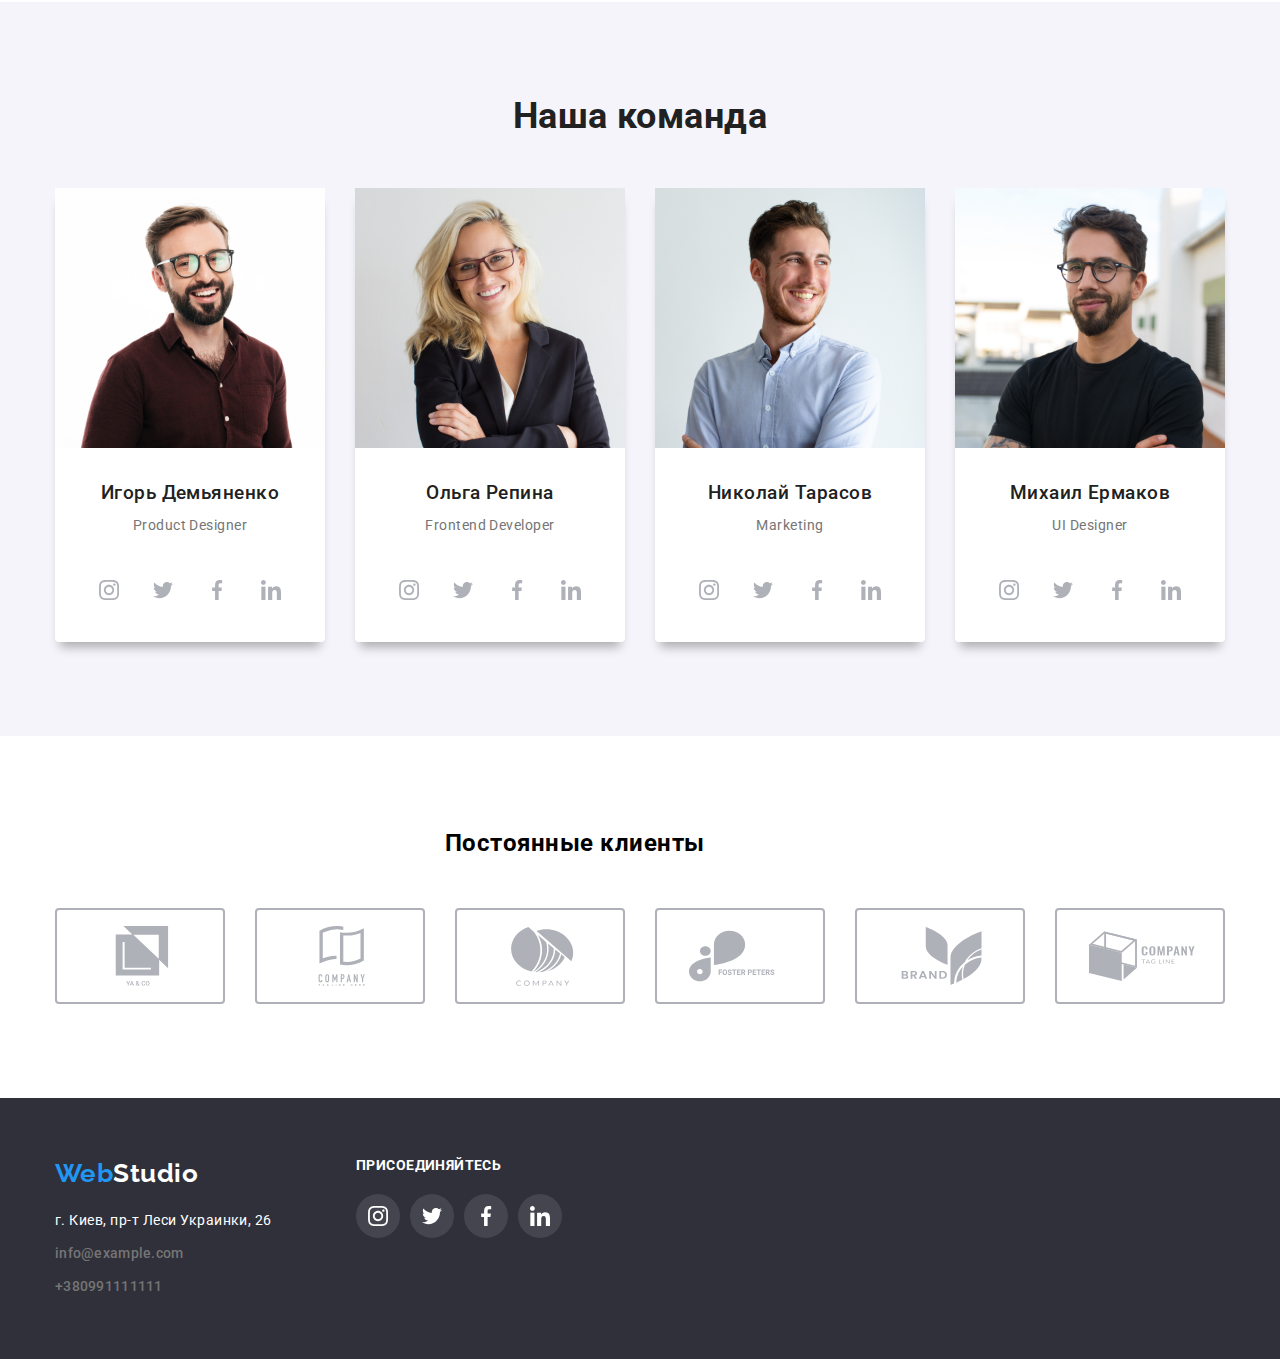
==== commit b23b3594: "вставляет свг в хедер" ====
--- a/index.html
+++ b/index.html
@@ -28,10 +28,21 @@
       </nav>
         <ul class="contact-nav flex">
           <li class="item-nav">
-            <a class="email-link" href="mailto:info@devstudio.coma" class="link">info@devstudio.coma</a>
+            <a class="email-link" href="mailto:info@devstudio.coma" class="link" target="_blank" rel="noopener noreferrer">
+              <svg class="icon-email" width="16" height="12">
+                <use href="./imeges/sprite.svg#icon-email"></use>
+              </svg>
+              info@devstudio.coma
+            </a>
           </li>
           <li class="item-nav">
-            <a class="telephon-link" href="tel:+380961111111" class="link">+380961111111</a>
+            <a class="telephon-link" href="tel:+380961111111" class="link" target="_blank"
+            rel="noopener noreferrer">
+            <svg class="icon-telephone" width="10" height="16">
+              <use href="./imeges/sprite.svg#icon-smartphone"></use>
+            </svg>
+            +380961111111
+          </a>
           </li>
         </ul>
     </div>
--- a/css/styles.css
+++ b/css/styles.css
@@ -88,26 +88,36 @@
 .email-link::before {
   content: "";
   display: inline-block;
-  width: 16px;
-  height: 12px;
-  margin-right: 10px;
-  background-image: url(../imeges/email.svg);
   background-repeat: no-repeat;
   background-size: contain;
-
 } 
+
+.icon-email {
+  color: currentColor;
+  margin-right: 10px;
+
+}
 
 
 .telephon-link::before {
   content: "";
   display: inline-block;
-  width: 10px;
-  height: 16px;
-  margin-right: 10px;
-  background-image: url(../imeges/smartphone.svg);
   background-repeat: no-repeat;
   background-size: contain;
-
+}
+
+.icon-telephone {
+  color: currentColor;
+  margin-right: 10px;
+}
+
+.email-link:hover,
+.telephon-link:hover{
+  fill: var(--accent-link-color);
+}
+.email-link:focus,
+.telephon-link:focus {
+  fill: var(--accent-link-color);
 }
 
 
@@ -542,9 +552,14 @@
   display: flex;
   margin-right: 8px;
   border-radius: 6px;
-  box-shadow: 0 10px 10px -5px
+ 
+  border: 1px solid transparent;
+}
+
+.item-button:hover,
+.item-button:focus {
+   box-shadow: 0 10px 10px -5px
   rgba(0,0,0,0.3);
-  border: 1px solid transparent;
 }
 
 
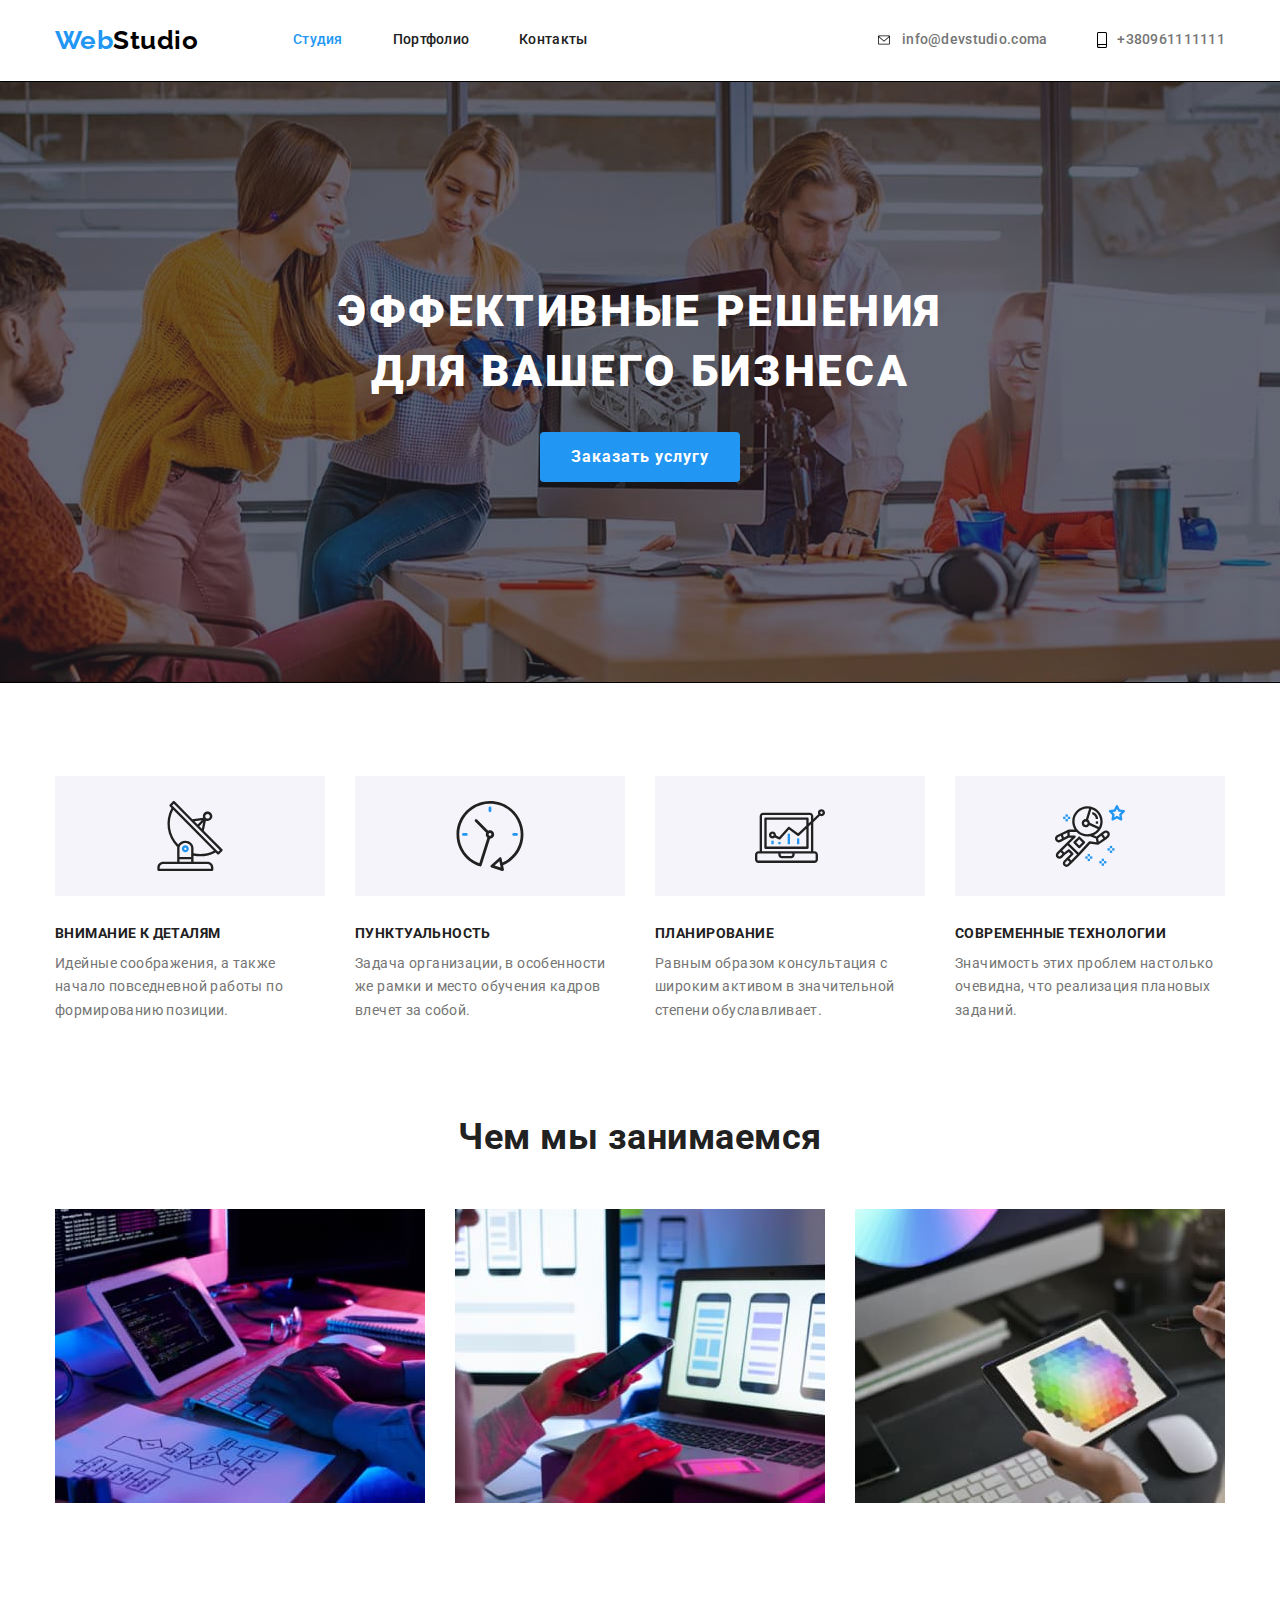
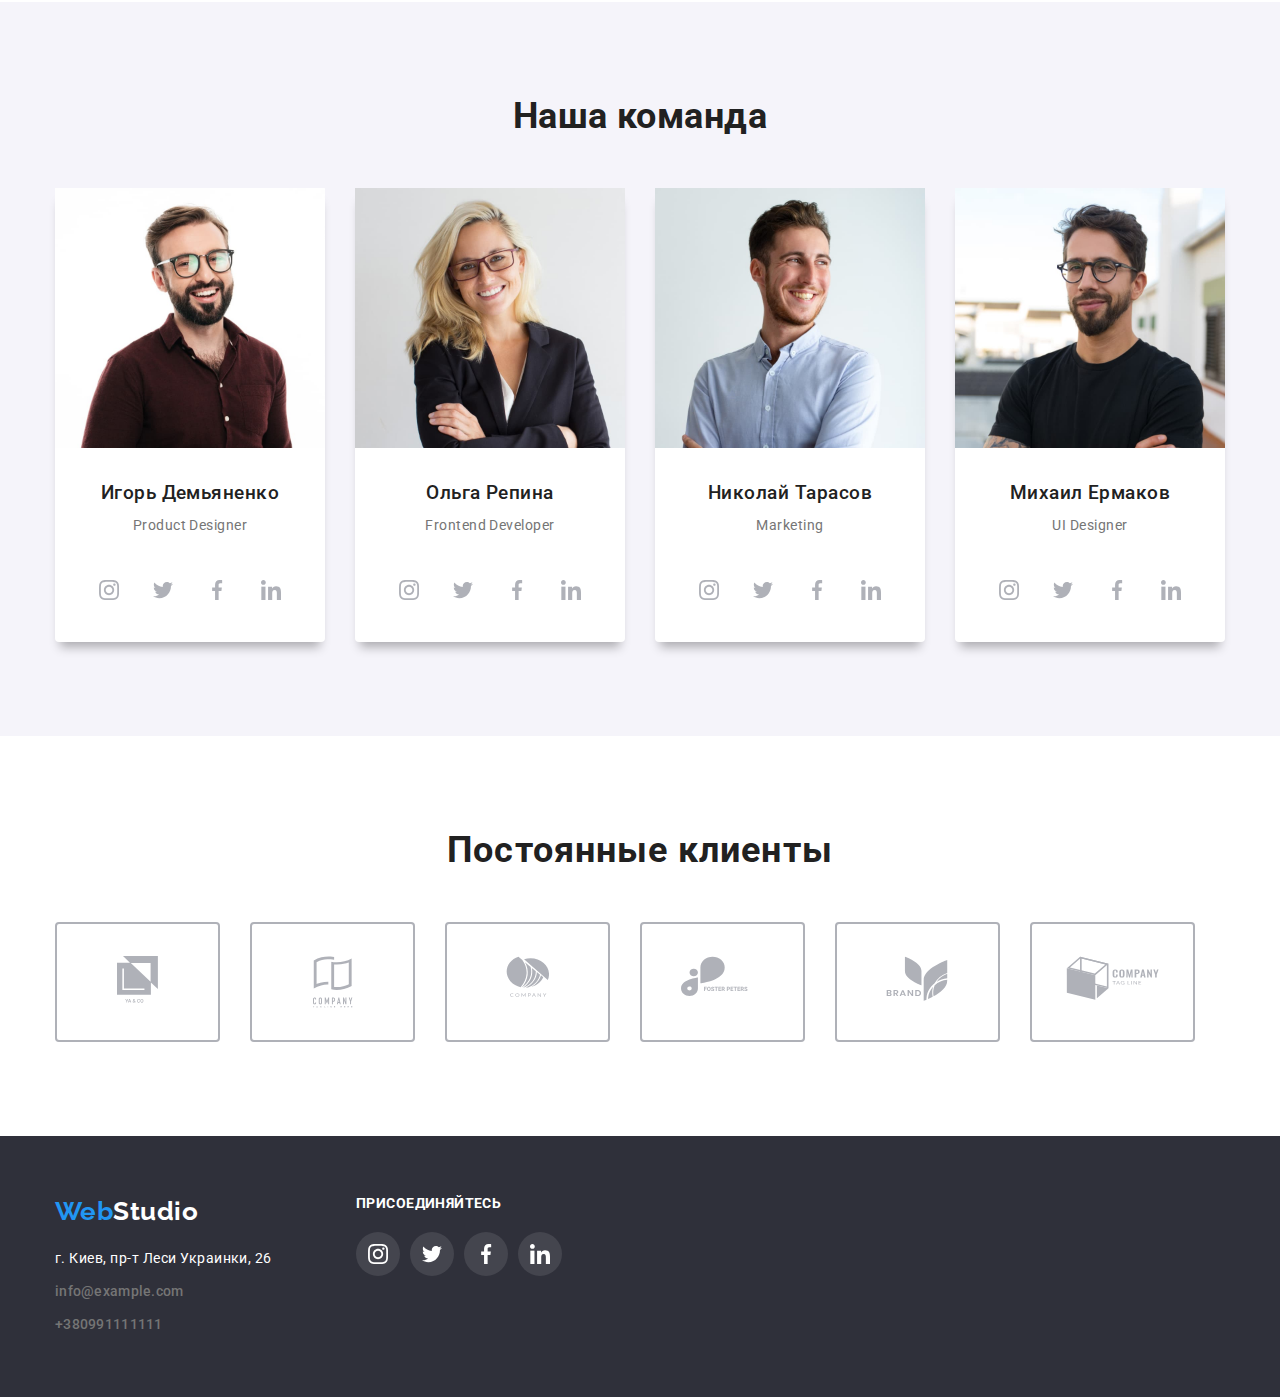
==== commit ba653c54: "оптимизирует фото и правка" ====
--- a/index.html
+++ b/index.html
@@ -28,7 +28,7 @@
       </nav>
         <ul class="contact-nav flex">
           <li class="item-nav">
-            <a class="email-link" href="mailto:info@devstudio.coma" class="link" target="_blank" rel="noopener noreferrer">
+            <a class="email-link" href="mailto:info@devstudio.coma" target="_blank" rel="noopener noreferrer">
               <svg class="icon-email" width="16" height="12">
                 <use href="./imeges/sprite.svg#icon-email"></use>
               </svg>
@@ -36,7 +36,7 @@
             </a>
           </li>
           <li class="item-nav">
-            <a class="telephon-link" href="tel:+380961111111" class="link" target="_blank"
+            <a class="telephon-link" href="tel:+380961111111"  target="_blank"
             rel="noopener noreferrer">
             <svg class="icon-telephone" width="10" height="16">
               <use href="./imeges/sprite.svg#icon-smartphone"></use>
@@ -93,13 +93,13 @@
       <h2 class="title-command">Чем мы занимаемся</h2>
         <ul>
           <li class="link-gadget">
-            <img src="imeges/box.1.png" alt="man working" width="370">
+            <img src="imeges/box.1.jpg" alt="man working" width="370">
           </li>
           <li class="link-gadget">
-            <img src="imeges/box.2.png" alt="telephone in hand" width="370">
+            <img src="imeges/box.2.jpg" alt="telephone in hand" width="370">
           </li>
             <li class="link-gadget">
-          	<img src="imeges/box.3.png" alt="draw in a gadget" width="370">
+          	<img src="imeges/box.3.jpg" alt="draw in a gadget" width="370">
             </li>
         </ul>
       </div>
@@ -110,7 +110,7 @@
       <h2  class="title-command">Наша команда</h2>
 				<ul class="ul-command">
 						<li class="link-command">
-          		<img class="img-command"src="imeges/img.jpg" alt="Designer" width="270">
+          		<img class="img-command" src="imeges/img.jpg" alt="Designer" width="270">
 							<div class="command-box">
               <h3 class="title-name">Игорь Демьяненко</h3>
               <p class="list-name">Product Designer</p>
@@ -147,7 +147,7 @@
             </div>
 						</li>
 						<li class="link-command">
-              <img class="img-command"src="imeges/img(1).jpg" alt="Frontend" width="270">
+              <img class="img-command" src="imeges/img(1).jpg" alt="Frontend" width="270">
               <div class="command-box">
               <h3 class="title-name">Ольга Репина</h3>
               <p class="list-name">Frontend Developer</p>
@@ -184,7 +184,7 @@
               </div>
 						</li>
 						<li class="link-command">
-              <img class="img-command"src="imeges/img(2).jpg" alt="Marketing" width="270">
+              <img class="img-command" src="imeges/img(2).jpg" alt="Marketing" width="270">
               <div class="command-box">
               <h3 class="title-name">Николай Тарасов</h3>
               <p class="list-name">Marketing</p>
@@ -222,7 +222,7 @@
               </div>
 						</li>
 						<li class="link-command">
-              <img class="img-command"src="imeges/img(3).jpg" alt="Designer" width="270">
+              <img class="img-command" src="imeges/img(3).jpg" alt="Designer" width="270">
               <div class="command-box">
               <h3 class="title-name">Михаил Ермаков</h3>
               <p class="list-name">UI Designer</p>
@@ -269,43 +269,43 @@
         <h2 class="title-clients">Постоянные клиенты</h2>
         <ul class="regular-clients">
           <li class="icon-clients">
+            <a class="icon-regular-clients" href="" class="icon-clients-link">
+              <svg class="icon-client" width="41" height="47"> 
+                <use href="./imeges/sprite.clients.svg#icon-group-1"></use>
+              </svg>
+            </a>
+          </li>
+          <li class="icon-clients">
+            <a href="" class="icon-clients-link" target="_blank" rel="noopener noreferrer">
+              <svg class="icon-client" width="40" height="52">
+                <use href="./imeges/sprite.clients.svg#icon-group-2"></use>
+              </svg> 
+            </a>
+          </li>
+          <li class="icon-clients">
+            <a href="" class="icon-clients-link" target="_blank" rel="noopener noreferrer">
+              <svg class="icon-client" width="43.5" height="41">
+                <use href="./imeges/sprite.clients.svg#icon-group-3"></use>
+              </svg>
+            </a>
+          </li>
+          <li class="icon-clients">
+            <a href="" class="icon-clients-link" target="_blank" rel="noopener noreferrer">
+              <svg class="icon-client" width="84.5" height="40.6">
+                <use href="./imeges/sprite.clients.svg#icon-group-4"></use>
+              </svg>
+            </a>
+          </li>
+          <li class="icon-clients">
             <a href="" class="icon-clients-link">
-              <svg class="icon-client">
-                <use href="./imeges/sprite.clients.svg#icon-group-1"></use>
+              <svg class="icon-client" width="62.5" height="45.5">
+                <use href="./imeges/sprite.clients.svg#icon-group-5"></use>
               </svg>
             </a>
           </li>
           <li class="icon-clients">
             <a href="" class="icon-clients-link" target="_blank" rel="noopener noreferrer">
-              <svg class="icon-client">
-                <use href="./imeges/sprite.clients.svg#icon-group-2"></use>
-              </svg>
-            </a>
-          </li>
-          <li class="icon-clients">
-            <a href="" class="icon-clients-link" target="_blank" rel="noopener noreferrer">
-              <svg class="icon-client">
-                <use href="./imeges/sprite.clients.svg#icon-group-3"></use>
-              </svg>
-            </a>
-          </li>
-          <li class="icon-clients">
-            <a href="" class="icon-clients-link" target="_blank" rel="noopener noreferrer">
-              <svg class="icon-client">
-                <use href="./imeges/sprite.clients.svg#icon-group-4"></use>
-              </svg>
-            </a>
-          </li>
-          <li class="icon-clients">
-            <a href="" class="icon-clients-link">
-              <svg class="icon-client">
-                <use href="./imeges/sprite.clients.svg#icon-group-5"></use>
-              </svg>
-            </a>
-          </li>
-          <li class="icon-clients">
-            <a href="" class="icon-clients-link" target="_blank" rel="noopener noreferrer">
-              <svg class="icon-client">
+              <svg class="icon-client" width="93.8" height="44">
                 <use href="./imeges/sprite.clients.svg#icon-group-6"></use>
               </svg>
             </a>
--- a/css/styles.css
+++ b/css/styles.css
@@ -87,6 +87,8 @@
 
 .email-link::before {
   content: "";
+  width: 16px;
+  height: 12px;
   display: inline-block;
   background-repeat: no-repeat;
   background-size: contain;
@@ -426,13 +428,6 @@
 
            /*    clients    */
 
-.title-clients {
-  width: 390px;
-  margin-left: auto;
-  margin-right: auto;
-  margin-bottom: 50px;
-}
-
 .icon-clients {
   width: 170px;
   margin-right: 30px;
@@ -450,9 +445,11 @@
   display: flex;
   justify-content: center;
   align-items: center;
-  width: 106px;
-  height: 60px;
-  margin: 16px 32px;
+  
+  margin-top: 32px;
+  margin-bottom: 32px;
+  margin-left: auto;
+  margin-right: auto;
   fill: var(--icon-color);
 
 }
@@ -468,6 +465,19 @@
   padding-top: 94px;
   padding-bottom: 94px;
   
+}
+
+.title-clients {
+  margin-left: auto;
+  margin-right: auto;
+  margin-bottom: 50px;
+  font-size: 36px;
+  line-height: 1.16;
+  text-align: center;
+  letter-spacing: 0.03em;
+
+  color: var(--title-color);
+
 }
 
 
@@ -535,6 +545,7 @@
   cursor: pointer;
   padding: 6px 22px;
   border: none;
+  border-radius: 6px;
 }
 
 .list-button .item-button {
@@ -543,6 +554,7 @@
   line-height: 1.62;
   text-align: center;
   
+  border: 0;
   color: var(--title-color);
   background-color: var(--button-color);
 }
@@ -551,22 +563,18 @@
 .item-button {
   display: flex;
   margin-right: 8px;
-  border-radius: 6px;
- 
-  border: 1px solid transparent;
-}
-
-.item-button:hover,
-.item-button:focus {
-   box-shadow: 0 10px 10px -5px
-  rgba(0,0,0,0.3);
+  
 }
 
 
 .button:hover,
 .button:focus {
-  color: var(--button-color);
+  color: var(--button-color); 
+  box-shadow: 0 10px 10px -5px
+  rgba(0,0,0,0.3);
   background-color: var(--accent-link-color);
+  border-radius: 4px;
+  
   
 }
 
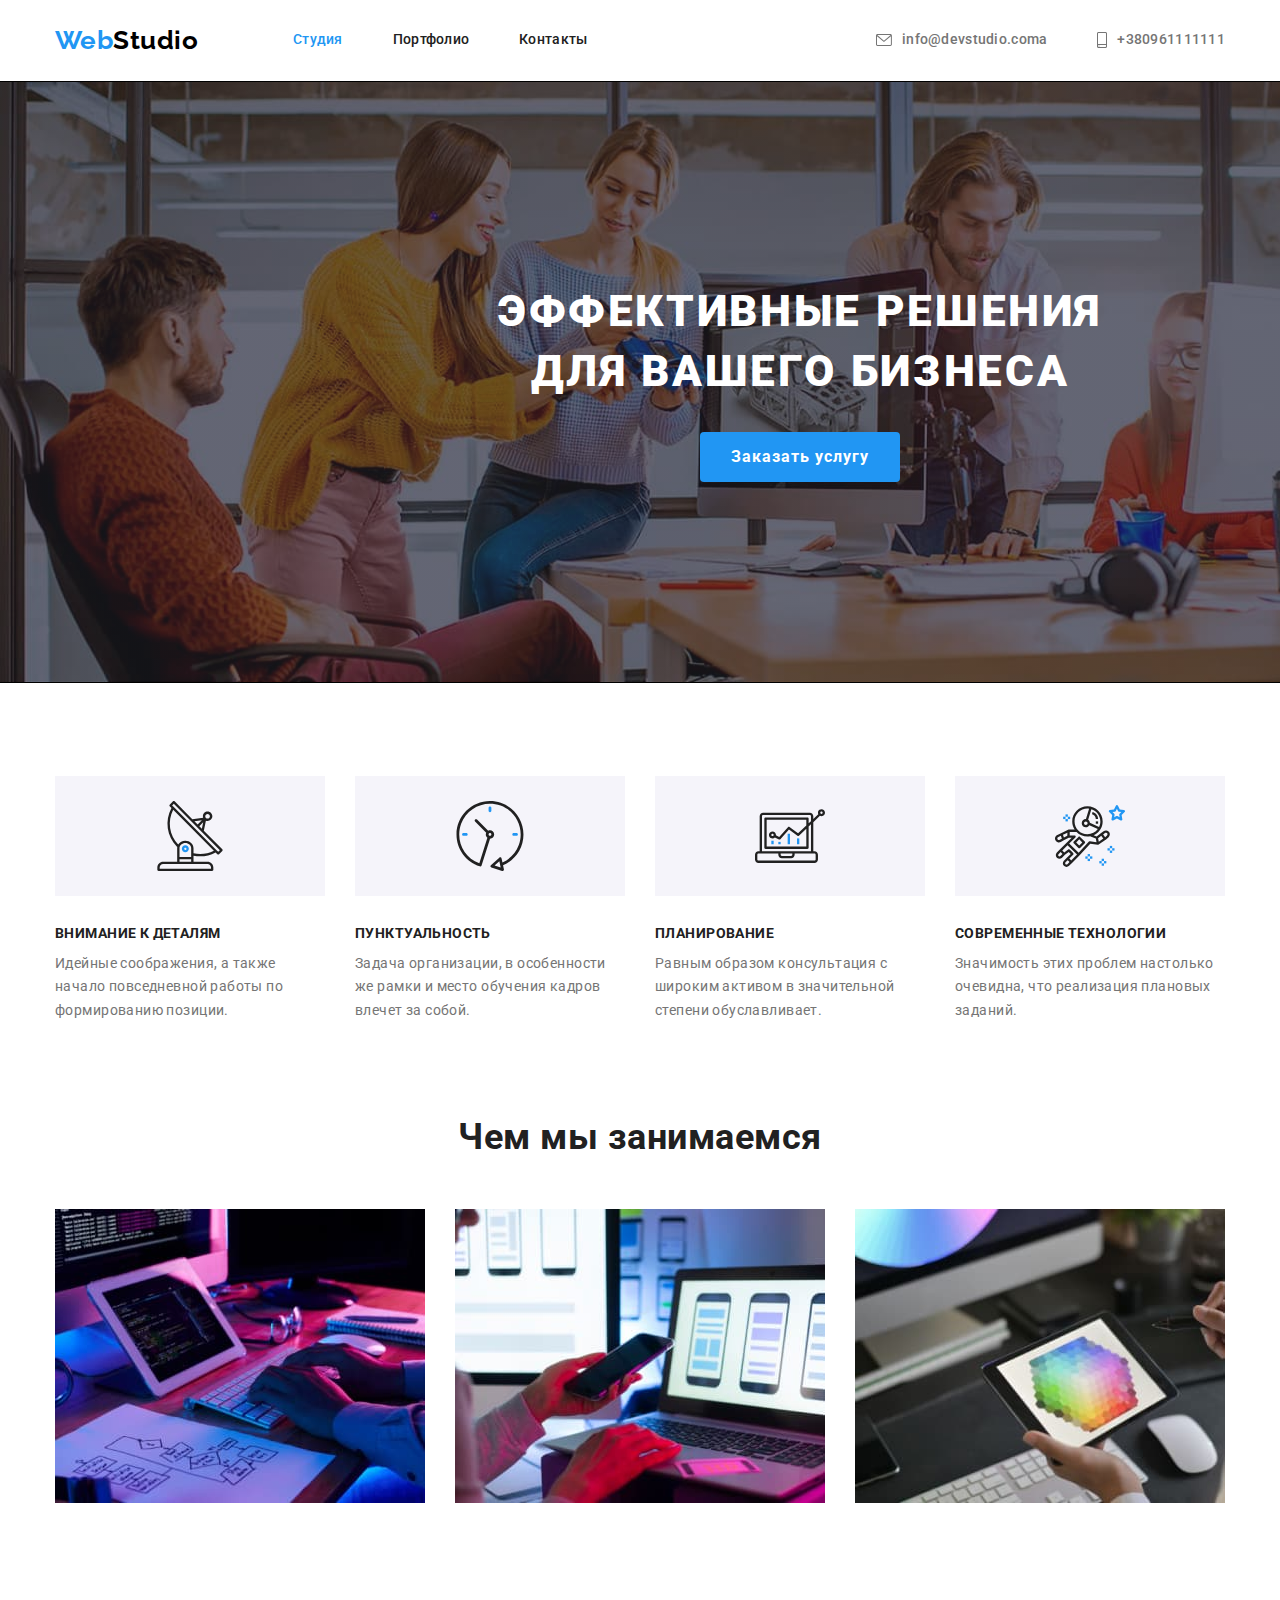
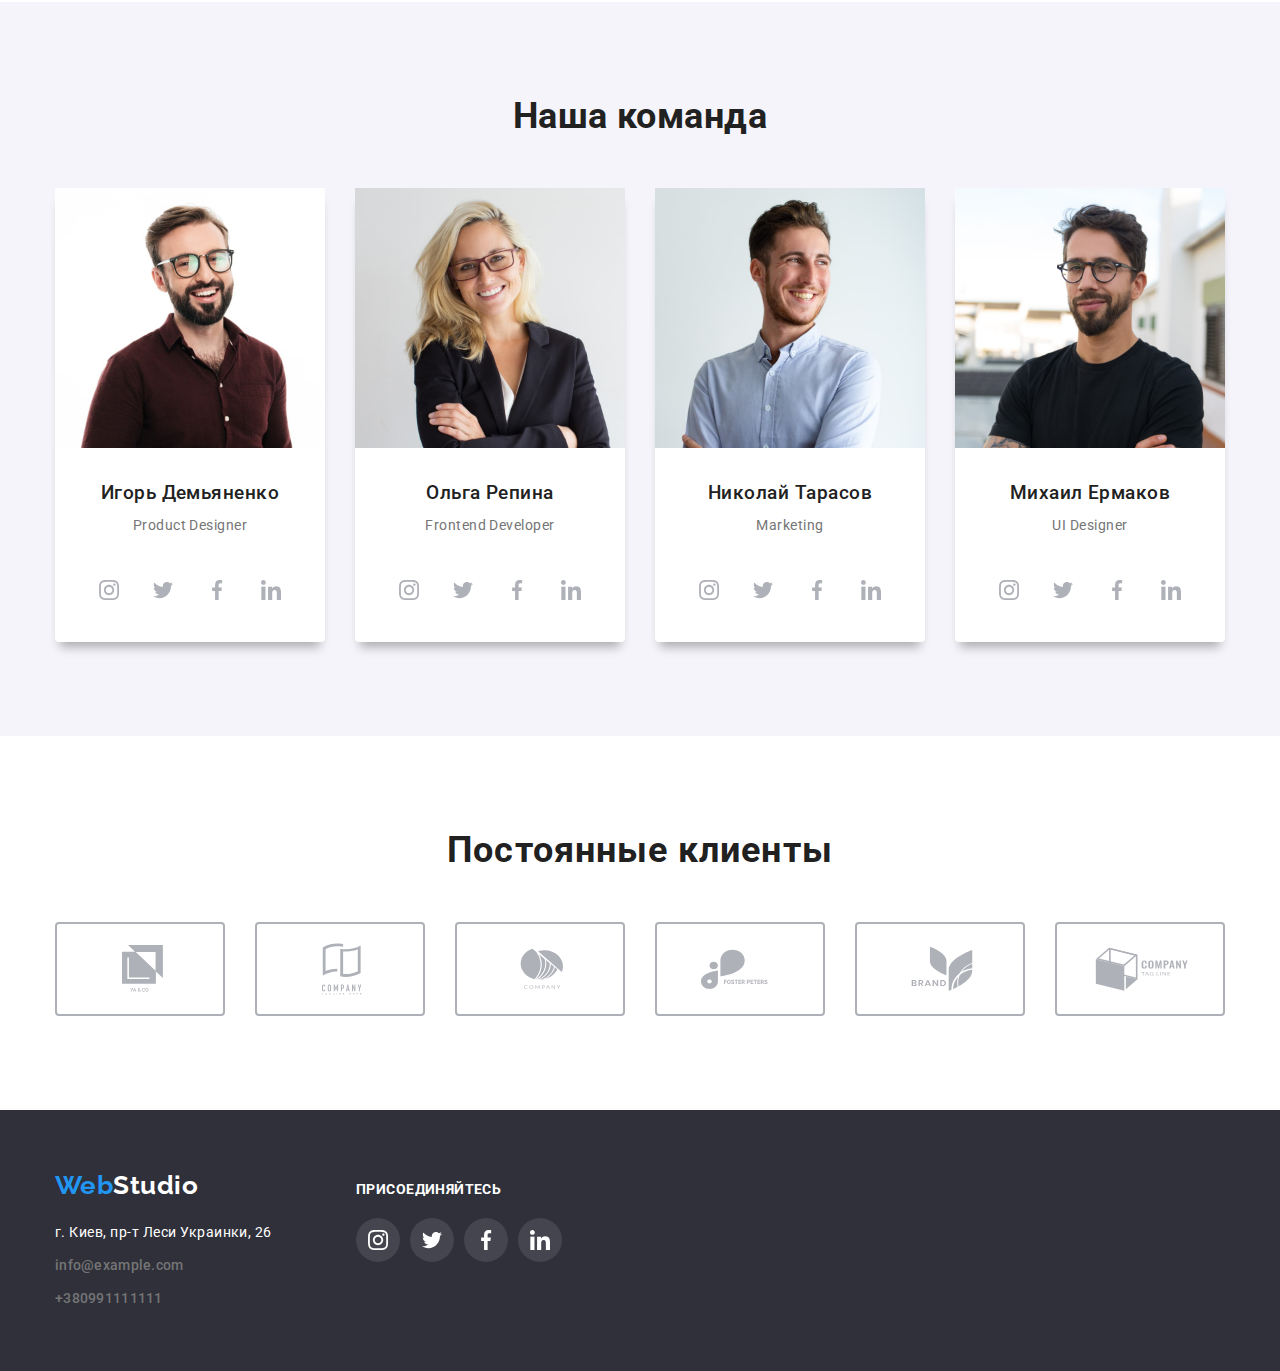
==== commit f623ea27: "правит хедер навигацию" ====
--- a/index.html
+++ b/index.html
@@ -30,7 +30,7 @@
           <li class="item-nav">
             <a class="email-link" href="mailto:info@devstudio.coma" target="_blank" rel="noopener noreferrer">
               <svg class="icon-email" width="16" height="12">
-                <use href="./imeges/sprite.svg#icon-email"></use>
+                <use href="./imeges/sprite.nav.svg#icon-email"></use>
               </svg>
               info@devstudio.coma
             </a>
@@ -39,7 +39,7 @@
             <a class="telephon-link" href="tel:+380961111111"  target="_blank"
             rel="noopener noreferrer">
             <svg class="icon-telephone" width="10" height="16">
-              <use href="./imeges/sprite.svg#icon-smartphone"></use>
+              <use href="./imeges/sprite.nav.svg#icon-smartphone"></use>
             </svg>
             +380961111111
           </a>
@@ -271,40 +271,40 @@
           <li class="icon-clients">
             <a class="icon-regular-clients" href="" class="icon-clients-link">
               <svg class="icon-client" width="41" height="47"> 
-                <use href="./imeges/sprite.clients.svg#icon-group-1"></use>
-              </svg>
-            </a>
-          </li>
-          <li class="icon-clients">
-            <a href="" class="icon-clients-link" target="_blank" rel="noopener noreferrer">
+                <use href="./imeges/sprite.clients.svg#icon-group-1" ></use>
+              </svg>
+            </a>
+          </li>
+          <li class="icon-clients">
+            <a  class="icon-regular-clients" href="" class="icon-clients-link" target="_blank" rel="noopener noreferrer">
               <svg class="icon-client" width="40" height="52">
                 <use href="./imeges/sprite.clients.svg#icon-group-2"></use>
               </svg> 
             </a>
           </li>
           <li class="icon-clients">
-            <a href="" class="icon-clients-link" target="_blank" rel="noopener noreferrer">
+            <a class="icon-regular-clients" href="" class="icon-clients-link" target="_blank" rel="noopener noreferrer">
               <svg class="icon-client" width="43.5" height="41">
                 <use href="./imeges/sprite.clients.svg#icon-group-3"></use>
               </svg>
             </a>
           </li>
           <li class="icon-clients">
-            <a href="" class="icon-clients-link" target="_blank" rel="noopener noreferrer">
+            <a class="icon-regular-clients" href="" class="icon-clients-link" target="_blank" rel="noopener noreferrer">
               <svg class="icon-client" width="84.5" height="40.6">
                 <use href="./imeges/sprite.clients.svg#icon-group-4"></use>
               </svg>
             </a>
           </li>
           <li class="icon-clients">
-            <a href="" class="icon-clients-link">
+            <a class="icon-regular-clients" href="" class="icon-clients-link">
               <svg class="icon-client" width="62.5" height="45.5">
                 <use href="./imeges/sprite.clients.svg#icon-group-5"></use>
               </svg>
             </a>
           </li>
           <li class="icon-clients">
-            <a href="" class="icon-clients-link" target="_blank" rel="noopener noreferrer">
+            <a class="icon-regular-clients" href="" class="icon-clients-link" target="_blank" rel="noopener noreferrer">
               <svg class="icon-client" width="93.8" height="44">
                 <use href="./imeges/sprite.clients.svg#icon-group-6"></use>
               </svg>
--- a/css/styles.css
+++ b/css/styles.css
@@ -95,7 +95,7 @@
 } 
 
 .icon-email {
-  color: currentColor;
+  fill: currentColor;
   margin-right: 10px;
 
 }
@@ -109,7 +109,7 @@
 }
 
 .icon-telephone {
-  color: currentColor;
+  fill: currentColor;
   margin-right: 10px;
 }
 
@@ -281,9 +281,12 @@
 
 /* main section */
 .section {
+  width: 1600px;
   padding-top: 200px;
   padding-bottom: 200px;
   text-align: center;
+  margin-left: auto;
+  margin-right: auto;
 
   background-image: linear-gradient(
     to right,
@@ -428,6 +431,17 @@
 
            /*    clients    */
 
+.icon-regular-clients {
+  display: flex;
+  justify-content: center;
+  align-items: center;
+  width: 170px;
+  height: 90px;
+  fill: var(--icon-color);
+
+  border-radius: 4px;
+}
+
 .icon-clients {
   width: 170px;
   margin-right: 30px;
@@ -435,24 +449,11 @@
   border-radius: 4px;
 }
 
-.icon-clients:hover,
-.icon-clients:focus {
+.icon-regular-clients:hover,
+.icon-regular-clients:focus {
   border: 2px solid var(--accent-link-color);
 }
 
-
-.icon-client {
-  display: flex;
-  justify-content: center;
-  align-items: center;
-  
-  margin-top: 32px;
-  margin-bottom: 32px;
-  margin-left: auto;
-  margin-right: auto;
-  fill: var(--icon-color);
-
-}
 
 .icon-clients:hover .icon-client,
 .icon-clients:focus .icon-client {
@@ -646,6 +647,7 @@
 .welcom-list {
   display: block;
   width: 206px;
+  margin-top: 12px;
 }
 
 .welcom-page {
